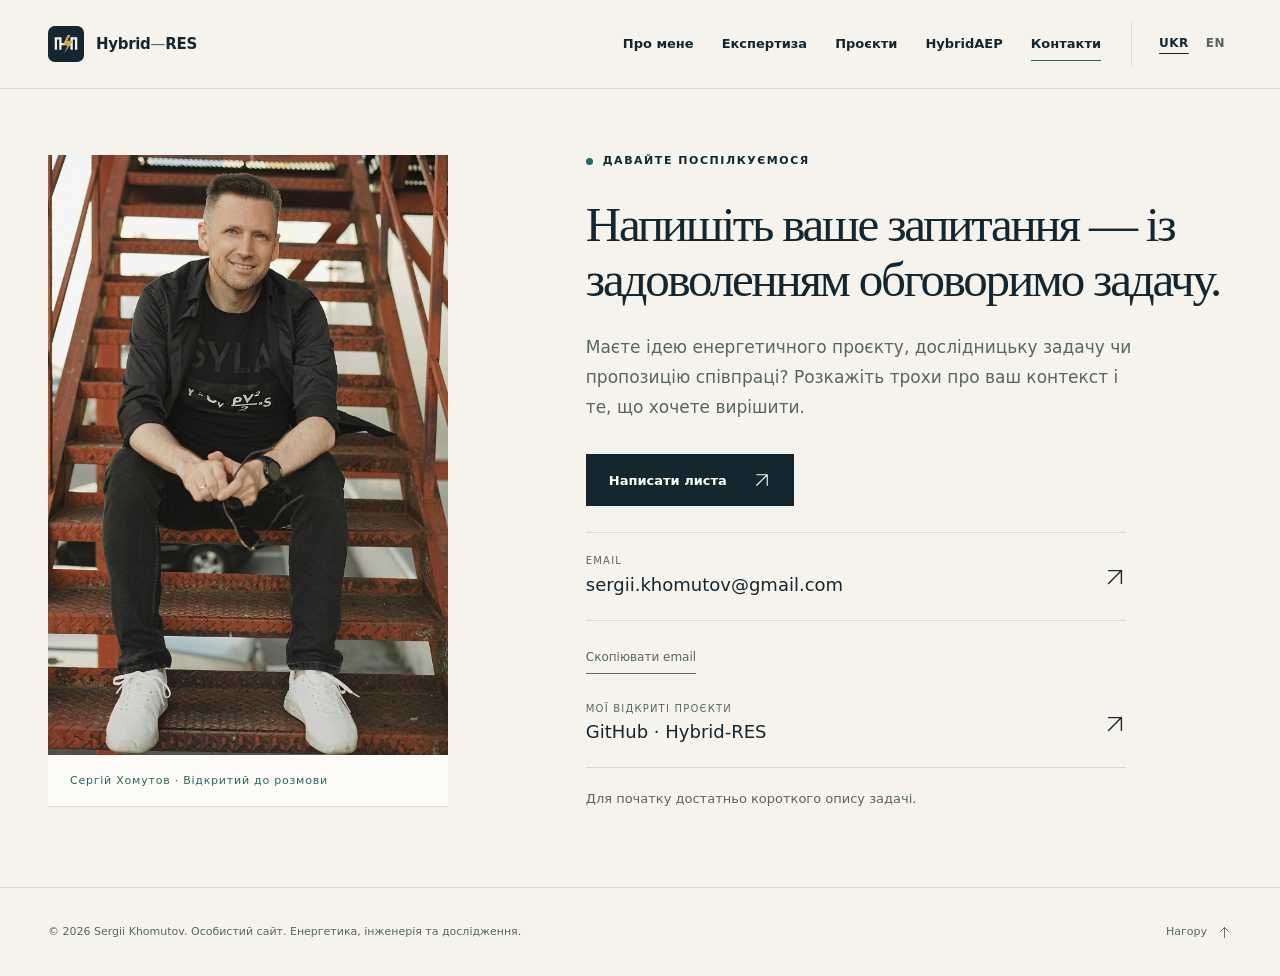
==== contact.html @ 21d12090 "Add personal portraits, research projects and a dedicated contact page" ====
<!doctype html>
<html lang="uk" data-title-uk="Контакти — Сергій Хомутов" data-title-en="Contact — Sergii Khomutov">
<head>
  <meta charset="utf-8">
  <meta name="viewport" content="width=device-width, initial-scale=1">
  <title>Контакти — Сергій Хомутов</title>
  <meta name="description" content="Напишіть Сергію Хомутову: обговорення енергетичних проєктів, дослідницьких задач, співпраці та інженерної платформи HybridAEP." data-en="Get in touch with Sergii Khomutov to discuss energy projects, research, collaboration or the HybridAEP engineering platform.">
  <meta name="theme-color" content="#142731">
  <meta name="color-scheme" content="light">
  <meta property="og:type" content="website">
  <meta property="og:locale" content="uk_UA">
  <meta property="og:site_name" content="Sergii Khomutov · Hybrid-RES">
  <meta property="og:title" content="Контакти — Сергій Хомутов" data-en="Contact — Sergii Khomutov">
  <meta property="og:description" content="Напишіть Сергію Хомутову: обговорення енергетичних проєктів, дослідницьких задач, співпраці та інженерної платформи HybridAEP." data-en="Get in touch with Sergii Khomutov to discuss energy projects, research, collaboration or the HybridAEP engineering platform.">
  <meta property="og:url" content="https://hybrid-res.github.io/contact.html">
  <meta property="og:image" content="https://hybrid-res.github.io/assets/images/sergii-contact.jpg">
  <meta property="og:image:width" content="1365">
  <meta property="og:image:height" content="2048">
  <meta property="og:image:alt" content="Сергій Хомутов" data-en="Sergii Khomutov">
  <meta name="twitter:card" content="summary">
  <link rel="canonical" href="https://hybrid-res.github.io/contact.html">
  <link rel="icon" type="image/svg+xml" href="assets/images/favicon.svg">
  <link rel="stylesheet" href="assets/css/portfolio.css?v=20261111.3">
  <script src="assets/js/portfolio.js?v=20261111.3" defer></script>
  <script type="application/ld+json">{"@context": "https://schema.org", "@type": "ContactPage", "name": "Контакти — Сергій Хомутов", "description": "Напишіть Сергію Хомутову: обговорення енергетичних проєктів, дослідницьких задач, співпраці та інженерної платформи HybridAEP.", "url": "https://hybrid-res.github.io/contact.html", "about": {"@type": "Person", "name": "Sergii Khomutov", "url": "https://hybrid-res.github.io/"}}</script>
</head>
<body id="top">
<svg xmlns="http://www.w3.org/2000/svg" aria-hidden="true" focusable="false" style="position:absolute;width:0;height:0;overflow:hidden">
  <defs>
    <symbol id="i-arrow" viewBox="0 0 24 24"><path d="M5 19 19 5M5 5h14v14" fill="none" stroke="currentColor" stroke-width="1.5" stroke-linecap="round" stroke-linejoin="round"/></symbol>
    <symbol id="i-right" viewBox="0 0 24 24"><path d="M4 12h16m-6-6 6 6-6 6" fill="none" stroke="currentColor" stroke-width="1.5" stroke-linecap="round" stroke-linejoin="round"/></symbol>
    <symbol id="i-left" viewBox="0 0 24 24"><path d="M20 12H4m6-6-6 6 6 6" fill="none" stroke="currentColor" stroke-width="1.5" stroke-linecap="round" stroke-linejoin="round"/></symbol>
    <symbol id="i-up" viewBox="0 0 24 24"><path d="M12 20V4m-6 6 6-6 6 6" fill="none" stroke="currentColor" stroke-width="1.5" stroke-linecap="round" stroke-linejoin="round"/></symbol>
    <symbol id="i-pin" viewBox="0 0 24 24"><path d="M19 10c0 5-7 11-7 11S5 15 5 10a7 7 0 0 1 14 0Z" fill="none" stroke="currentColor" stroke-width="1.5"/><circle cx="12" cy="10" r="2.4" fill="none" stroke="currentColor" stroke-width="1.5"/></symbol>
    <symbol id="i-menu" viewBox="0 0 24 24"><path d="M4 8h16M4 16h16" fill="none" stroke="currentColor" stroke-width="1.5" stroke-linecap="round"/></symbol>
    <symbol id="i-grid" viewBox="0 0 32 32"><path d="M16 4v9m0 6v9M4 16h9m6 0h9M7.5 7.5l6 6m5 5 6 6M7.5 24.5l6-6m5-5 6-6" fill="none" stroke="currentColor" stroke-width="1.5"/><circle cx="16" cy="16" r="4" fill="none" stroke="currentColor" stroke-width="1.5"/><circle cx="16" cy="3" r="2" fill="currentColor"/><circle cx="16" cy="29" r="2" fill="currentColor"/><circle cx="3" cy="16" r="2" fill="currentColor"/><circle cx="29" cy="16" r="2" fill="currentColor"/></symbol>
    <symbol id="i-wind" viewBox="0 0 32 32"><path d="M16 12v17M16 12l-2-10h3l-1 10Zm0 0 10 3-1 3-9-6Zm0 0-8 7-2-2 10-5ZM10 29h12" fill="none" stroke="currentColor" stroke-width="1.4" stroke-linejoin="round"/><circle cx="16" cy="12" r="2" fill="currentColor"/></symbol>
    <symbol id="i-sun" viewBox="0 0 32 32"><circle cx="16" cy="16" r="6" fill="none" stroke="currentColor" stroke-width="1.5"/><path d="M16 2v5m0 18v5M2 16h5m18 0h5M6 6l3.5 3.5m13 13L26 26M6 26l3.5-3.5m13-13L26 6" fill="none" stroke="currentColor" stroke-width="1.5" stroke-linecap="round"/></symbol>
    <symbol id="i-chart" viewBox="0 0 32 32"><path d="M4 4v24h25M9 23v-7m7 7V9m7 14V4" fill="none" stroke="currentColor" stroke-width="1.5" stroke-linecap="round"/></symbol>
    <symbol id="i-terrain" viewBox="0 0 32 32"><path d="m2 25 9-16 7 9 4-6 8 13H2Zm6 4h19M8 15l3 3 3-3" fill="none" stroke="currentColor" stroke-width="1.5" stroke-linejoin="round"/></symbol>
    <symbol id="i-flow" viewBox="0 0 32 32"><path d="M3 9h16c6 0 6-7 1-7M3 16h23c5 0 5-7 1-7M3 23h15c6 0 6 7 1 7" fill="none" stroke="currentColor" stroke-width="1.5" stroke-linecap="round"/></symbol>
    <symbol id="i-layers" viewBox="0 0 32 32"><path d="m16 3 13 7-13 7L3 10l13-7ZM3 17l13 7 13-7M3 24l13 7 13-7" fill="none" stroke="currentColor" stroke-width="1.5" stroke-linejoin="round"/></symbol>
    <symbol id="i-briefcase" viewBox="0 0 24 24"><path d="M8 6V4h8v2M3 7h18v14H3V7Zm0 6c6 3 12 3 18 0M10 12h4v4h-4z" fill="none" stroke="currentColor" stroke-width="1.3" stroke-linejoin="round"/></symbol>
  </defs>
</svg>

  <a class="skip-link" href="#main"><span data-en="Skip to content">Перейти до змісту</span></a>
  <header class="site-header">
    <div class="container header-inner">
      <a class="brand" href="index.html" data-language-link aria-label="Сергій Хомутов — головна" data-label-en="Sergii Khomutov — home">
        <img class="brand-mark" src="assets/images/favicon.svg" width="36" height="36" alt="">
        <span class="brand-word">Hybrid<span>—</span>RES</span>
      </a>
      <nav class="site-nav" id="site-navigation" aria-label="Основна навігація" data-label-en="Main navigation">
        <a href="index.html#about" data-language-link><span data-en="About">Про мене</span></a>
        <a href="index.html#expertise" data-language-link><span data-en="Expertise">Експертиза</span></a>
        <a href="research.html" data-language-link><span data-en="Projects">Проєкти</span></a>
        <a href="hybridaep.html" data-language-link>HybridAEP</a>
        <a href="contact.html" data-language-link aria-current="page"><span data-en="Contact">Контакти</span></a>
      </nav>
      <div class="header-actions">
        <div class="language-switch" role="group" aria-label="Мова сторінки" data-label-en="Page language">
          <button type="button" data-language="uk" aria-pressed="true" aria-label="Українською" lang="uk">UKR</button>
          <button type="button" data-language="en" aria-pressed="false" aria-label="In English" lang="en">EN</button>
        </div>
        <button class="menu-toggle" type="button" aria-expanded="false" aria-controls="site-navigation" aria-label="Відкрити меню"><svg class="" aria-hidden="true" focusable="false"><use href="#i-menu"></use></svg></button>
      </div>
    </div>
  </header>

  <main id="main">
    <section class="editorial-hero contact-page-hero" aria-labelledby="contact-page-title">
      <div class="container editorial-grid">
        <figure class="editorial-portrait">
          <img src="assets/images/sergii-contact.jpg" width="1365" height="2048" fetchpriority="high" decoding="async" alt="Сергій Хомутов — портрет на сходах" data-alt-en="Portrait of Sergii Khomutov seated on a staircase">
          <figcaption><span data-en="Sergii Khomutov · Let’s connect">Сергій Хомутов · Відкритий до розмови</span></figcaption>
        </figure>
        <div class="editorial-copy contact-page-copy">
          <div class="eyebrow"><span class="dot" aria-hidden="true"></span><span data-en="Let’s connect">Давайте поспілкуємося</span></div>
          <h1 data-en="Send me your question — I’d be happy to discuss your challenge." id="contact-page-title" class="editorial-title contact-page-title">Напишіть ваше запитання — із задоволенням обговоримо задачу.</h1>
          <p data-en="Have an energy project in mind, a research question or a collaboration proposal? Tell me a little about the context and what you would like to solve." class="editorial-description">Маєте ідею енергетичного проєкту, дослідницьку задачу чи пропозицію співпраці? Розкажіть трохи про ваш контекст і те, що хочете вирішити.</p>
          <div class="hero-actions">
            <a class="button" href="mailto:sergii.khomutov@gmail.com"><span data-en="Write an email">Написати листа</span><svg class="" aria-hidden="true" focusable="false"><use href="#i-arrow"></use></svg></a>
          </div>
          <div class="contact-page-links">
            <a class="contact-link" href="mailto:sergii.khomutov@gmail.com">
              <div><small>Email</small><span>sergii.khomutov@gmail.com</span></div><svg class="" aria-hidden="true" focusable="false"><use href="#i-arrow"></use></svg>
            </a>
            <div class="copy-row"><button class="copy-email" type="button"><span data-en="Copy email address">Скопіювати email</span></button><span class="copy-status" role="status" aria-live="polite"></span></div>
            <a class="contact-link" href="https://github.com/Hybrid-RES" target="_blank" rel="noopener noreferrer">
              <div><small data-en="My public projects">Мої відкриті проєкти</small><span>GitHub · Hybrid-RES</span></div><svg class="" aria-hidden="true" focusable="false"><use href="#i-arrow"></use></svg>
            </a>
          </div>
          <p data-en="A brief description of your challenge is enough to start." class="contact-page-note">Для початку достатньо короткого опису задачі.</p>
        </div>
      </div>
    </section>
  </main>

  <footer class="site-footer">
    <div class="container footer-inner">
      <p>© <span data-year>2026</span> Sergii Khomutov. <span data-en="Personal website. Energy, engineering &amp; research.">Особистий сайт. Енергетика, інженерія та дослідження.</span></p>
      <a href="#top"><span data-en="Back to top">Нагору</span><svg class="" aria-hidden="true" focusable="false"><use href="#i-up"></use></svg></a>
    </div>
  </footer>
</body>
</html>
---- assets/css/portfolio.css ----
/* Original personal-site design. No framework or remote assets required. */
:root {
  --paper: #f5f3ec;
  --paper-bright: #fcfbf7;
  --ink: #142731;
  --muted: #586663;
  --line: #d7dcd3;
  --sage: #dce3d9;
  --teal: #2c655f;
  --amber: #d6a65e;
  --dark-muted: #bdccc7;
  --sans: "Segoe UI", -apple-system, BlinkMacSystemFont, system-ui, sans-serif;
  --serif: "Iowan Old Style", "Palatino Linotype", "Book Antiqua", Georgia, serif;
  --container: 1184px;
}
*, *::before, *::after { box-sizing: border-box; }
html { scroll-behavior: smooth; scroll-padding-top: 110px; }
body { margin: 0; background: var(--paper); color: var(--ink); font-family: var(--sans); font-size: 17px; line-height: 1.65; -webkit-font-smoothing: antialiased; }
body, button, a { -webkit-tap-highlight-color: transparent; }
button, input { font: inherit; }
button, a { touch-action: manipulation; }
button { cursor: pointer; }
a { color: inherit; text-decoration: none; }
img, svg { display: block; max-width: 100%; }
button, a { outline-offset: 5px; }
:focus-visible { outline: 3px solid var(--teal); }
.dark :focus-visible { outline-color: var(--amber); }
::selection { color: var(--ink); background: #d9c29c; }
h1, h2, h3, p, ul, ol, figure { margin: 0; }
h1, h2, h3 { text-wrap: balance; }
p { text-wrap: pretty; }
ul, ol { padding: 0; list-style: none; }
[hidden] { display: none !important; }
.container { width: min(var(--container), calc(100% - 96px)); margin-inline: auto; }
.sr-only { position: absolute; width: 1px; height: 1px; padding: 0; margin: -1px; overflow: hidden; clip: rect(0, 0, 0, 0); white-space: nowrap; border: 0; }
.skip-link { position: fixed; z-index: 100; top: 12px; left: 16px; padding: 10px 18px; background: var(--ink); color: white; transform: translateY(-180%); }
.skip-link:focus { transform: translateY(0); }
.site-header { position: sticky; z-index: 20; top: 0; border-bottom: 1px solid var(--line); background: var(--paper); }
.header-inner { min-height: 88px; display: flex; align-items: center; gap: 30px; }
.brand { display: inline-flex; align-items: center; gap: 12px; flex-shrink: 0; }
.brand-mark { height: 36px; width: 36px; }
.brand-word { font-size: 15px; font-weight: 700; letter-spacing: -.02em; }
.brand-word span { color: var(--muted); font-weight: 400; }
.site-nav { margin-left: auto; display: flex; gap: 28px; align-items: center; }
.site-nav a { font-size: 13px; font-weight: 600; padding-block: 12px; position: relative; white-space: nowrap; }
.site-nav a::after { position: absolute; content: ""; left: 0; right: 100%; bottom: 6px; border-bottom: 1px solid var(--teal); transition: right .2s; }
.site-nav a:hover::after, .site-nav a[aria-current="page"]::after { right: 0; }
.header-actions { display: flex; align-items: center; gap: 18px; margin-left: auto; }
.site-nav + .header-actions { margin-left: 0; }
.language-switch { display: none; align-items: center; gap: 3px; border-left: 1px solid var(--line); padding-left: 20px; }
.js .language-switch { display: flex; }
.language-switch button { padding: 8px 7px; min-height: 44px; border: 0; color: var(--muted); background: transparent; font-size: 12px; font-weight: 600; letter-spacing: .04em; }
.language-switch button[aria-pressed="true"] { color: var(--ink); text-decoration: underline; text-underline-offset: 6px; }
.menu-toggle { display: none; width: 44px; height: 44px; border: 1px solid var(--line); background: transparent; align-items: center; justify-content: center; }
.menu-toggle svg { width: 22px; height: 22px; }
.eyebrow { display: flex; align-items: center; gap: 10px; font-size: 11px; font-weight: 650; letter-spacing: .14em; line-height: 1.5; text-transform: uppercase; }
.eyebrow .dot { flex: 0 0 auto; width: 7px; height: 7px; border-radius: 50%; background: var(--teal); }
.hero { padding: 70px 0 72px; position: relative; }
.hero-grid { display: grid; grid-template-columns: minmax(0, 1.2fr) minmax(0, .85fr); gap: 74px; align-items: center; }
.hero-copy { padding: 8px 0; }
.hero h1 { font-family: var(--serif); font-size: clamp(74px, 7.4vw, 108px); font-weight: 400; letter-spacing: -.055em; line-height: .99; margin: 30px 0 24px; }
.hero h1 span { display: block; }
.hero h1 .surname { color: var(--teal); }
.hero-title { font-size: 22px; line-height: 1.45; font-weight: 500; max-width: 460px; }
.hero-description { color: var(--muted); margin-top: 18px; max-width: 470px; font-size: 16px; line-height: 1.75; }
.hero-actions { margin-top: 32px; display: flex; flex-wrap: wrap; gap: 18px 24px; align-items: center; }
.button { display: inline-flex; align-items: center; justify-content: center; gap: 26px; min-height: 52px; padding: 13px 22px; border: 1px solid var(--ink); background: var(--ink); color: var(--paper-bright); font-size: 13px; font-weight: 600; line-height: 1.5; transition: background .2s, transform .2s; }
.button:hover { background: var(--teal); transform: translateY(-2px); }
.button svg, .text-link svg { width: 18px; height: 18px; flex-shrink: 0; }
.button-light { background: var(--paper); color: var(--ink); border-color: var(--paper); }
.button-light:hover { background: var(--sage); }
.button-outline { background: transparent; color: var(--ink); border-color: var(--line); }
.button-outline:hover { background: var(--sage); }
.text-link { display: inline-flex; gap: 12px; align-items: center; padding-block: 8px; font-size: 13px; line-height: 1.5; font-weight: 600; }
.text-link:hover { text-decoration: underline; text-underline-offset: 5px; }
.hero-location { margin-top: 34px; display: flex; align-items: center; gap: 8px; color: var(--muted); font-size: 12px; }
.hero-location svg { width: 15px; height: 15px; }
.portrait-card { width: 100%; max-width: 400px; min-width: 0; justify-self: end; background: var(--sage); }
.portrait-caption { position: static; padding: 24px 28px; color: var(--paper); background: var(--ink); display: flex; align-items: center; justify-content: space-between; gap: 20px; }
.portrait-caption strong { display: block; font-weight: 500; font-size: 16px; }
.portrait-caption small { display: block; color: var(--dark-muted); font-size: 11px; margin-top: 3px; }
.portrait-caption .portrait-emblem { width: 40px; height: 40px; border: 1px solid #526766; border-radius: 50%; display: grid; place-items: center; color: var(--amber); }
.portrait-emblem svg { width: 21px; height: 21px; }
.profile-portrait { position: static; display: block; width: 100%; height: auto; object-fit: contain; }
.focus-strip { border-block: 1px solid var(--line); }
.focus-strip .container { min-height: 78px; display: flex; align-items: center; justify-content: space-between; gap: 20px; flex-wrap: wrap; padding-block: 20px; }
.focus-strip span { font-size: 11px; font-weight: 600; letter-spacing: .1em; text-transform: uppercase; }
.focus-strip .divider { width: 5px; height: 5px; border-radius: 50%; background: var(--amber); flex-shrink: 0; }
.section { padding-block: 102px; scroll-margin-top: 20px; }
.section-label { font-size: 11px; line-height: 1.5; letter-spacing: .13em; text-transform: uppercase; font-weight: 650; color: var(--muted); display: flex; gap: 18px; align-items: center; margin-bottom: 34px; }
.section-label .number { color: var(--teal); font-variant-numeric: tabular-nums; }
.section-heading { font-family: var(--serif); font-weight: 400; letter-spacing: -.04em; font-size: clamp(38px, 4vw, 54px); line-height: 1.15; }
.about-grid { display: grid; grid-template-columns: 1fr 1.12fr; gap: 100px; }
.about-grid .section-heading { max-width: 430px; }
.about-copy { padding-top: 50px; color: var(--muted); }
.about-copy p + p { margin-top: 20px; }
.about-copy strong { color: var(--ink); font-weight: 600; }
.role-note { margin-top: 32px; padding-top: 24px; border-top: 1px solid var(--line); display: flex; align-items: flex-start; gap: 14px; }
.role-note svg { width: 23px; height: 23px; margin-top: 4px; color: var(--teal); flex-shrink: 0; }
.role-note small { font-size: 12px; display: block; color: var(--muted); }
.role-note strong { font-size: 14px; display: block; }
.expertise { border-top: 1px solid var(--line); padding-top: 76px; }
.section-intro { display: flex; align-items: flex-end; justify-content: space-between; gap: 50px; margin-bottom: 48px; }
.section-intro p { color: var(--muted); font-size: 15px; max-width: 340px; }
.expertise-list { border-top: 1px solid var(--line); }
.expertise-row { display: grid; grid-template-columns: 48px 1fr 1.1fr; gap: 32px; padding: 32px 0; border-bottom: 1px solid var(--line); align-items: start; }
.expertise-icon { width: 30px; height: 30px; color: var(--teal); margin-top: 3px; }
.expertise-row h3 { font-size: 22px; font-weight: 500; letter-spacing: -.025em; line-height: 1.4; }
.expertise-row p { color: var(--muted); font-size: 15px; }
.expertise-tags { margin-top: 9px; display: block; color: var(--teal); font-size: 10px; font-weight: 600; letter-spacing: .1em; text-transform: uppercase; }
.dark { background: var(--ink); color: var(--paper); }
.project-feature { padding-block: 82px; overflow: hidden; }
.project-feature-grid { display: grid; grid-template-columns: 1fr 1fr; gap: 60px; align-items: center; }
.dark .section-label, .dark .eyebrow { color: var(--dark-muted); }
.dark .section-label .number { color: var(--amber); }
.dark .eyebrow .dot { background: var(--amber); }
.project-wordmark { font-size: clamp(46px, 5vw, 68px); font-weight: 500; letter-spacing: -.065em; line-height: 1.1; margin-bottom: 20px; }
.project-wordmark span { color: var(--amber); }
.project-feature h3 { font-family: var(--serif); font-size: 30px; line-height: 1.3; font-weight: 400; letter-spacing: -.02em; max-width: 460px; }
.project-feature p { color: var(--dark-muted); font-size: 15px; margin-top: 20px; max-width: 460px; }
.project-feature .button { margin-top: 30px; }
.project-visual { min-width: 0; position: relative; }
.project-visual img { width: 100%; height: auto; }
.project-visual figcaption { display: flex; align-items: center; justify-content: space-between; border-top: 1px solid #36504f; padding: 18px 0 0; margin-top: -12px; gap: 16px; font-size: 10px; font-weight: 500; letter-spacing: .12em; color: var(--dark-muted); text-transform: uppercase; }
.visual-symbol { color: var(--amber); width: 15px; height: 15px; flex-shrink: 0; }
.contact { padding-block: 96px 76px; }
.contact-grid { display: grid; grid-template-columns: 1.2fr 1fr; gap: 80px; align-items: end; }
.contact .section-heading { max-width: 500px; }
.contact-copy { margin-top: 24px; color: var(--muted); max-width: 450px; font-size: 16px; }
.contact-links { padding-bottom: 4px; min-width: 0; }
.contact-link { display: flex; justify-content: space-between; gap: 15px; align-items: center; padding-block: 20px; border-bottom: 1px solid var(--line); }
.contact-link > div { min-width: 0; }
.contact-link small { display: block; font-size: 10px; color: var(--muted); letter-spacing: .12em; text-transform: uppercase; }
.contact-link span { display: block; font-size: 18px; overflow-wrap: anywhere; }
.contact-link svg { width: 22px; height: 22px; flex-shrink: 0; }
.contact-link:hover span { text-decoration: underline; text-underline-offset: 5px; }
.copy-row { display: none; margin-top: 16px; min-height: 44px; gap: 14px; align-items: center; flex-wrap: wrap; }
.js .copy-row { display: flex; }
.copy-email { background: transparent; border: 0; border-bottom: 1px solid var(--muted); color: var(--muted); padding: 5px 0; font-size: 12px; }
.copy-status { font-size: 12px; color: var(--teal); }
.site-footer { border-top: 1px solid var(--line); padding: 24px 0; }
.footer-inner { display: flex; align-items: center; justify-content: space-between; gap: 28px; font-size: 11px; color: var(--muted); }
.footer-inner p { max-width: 560px; }
.footer-inner a { display: inline-flex; align-items: center; gap: 10px; min-height: 40px; }
.footer-inner a:hover { text-decoration: underline; text-underline-offset: 4px; }
.footer-inner svg { width: 15px; height: 15px; }
/* Dedicated, concise HybridAEP presentation. */
.project-hero { padding-block: 66px 72px; }
.back-link { font-size: 12px; display: inline-flex; align-items: center; gap: 10px; color: var(--dark-muted); margin-bottom: 44px; }
.back-link svg { width: 16px; height: 16px; }
.back-link:hover { color: var(--paper); }
.project-hero-grid { display: grid; grid-template-columns: 1.1fr 1fr; gap: 50px; align-items: center; }
.project-hero h1 { font-size: clamp(60px, 6.4vw, 86px); margin-top: 22px; }
.project-hero .hero-tagline { font-family: var(--serif); font-size: 32px; line-height: 1.3; letter-spacing: -.025em; max-width: 500px; }
.project-hero .hero-description { color: var(--dark-muted); font-size: 15px; }
.project-hero .hero-actions { margin-top: 30px; }
.project-hero .project-visual img { transform: scale(1.06); }
.project-introduction { padding-block: 66px; border-bottom: 1px solid var(--line); }
.project-intro-grid { display: grid; grid-template-columns: 1fr 1.15fr; gap: 100px; }
.project-intro-grid h2 { font-family: var(--serif); font-size: 34px; font-weight: 400; line-height: 1.25; letter-spacing: -.025em; }
.project-intro-grid p { color: var(--muted); font-size: 16px; }
.modules-section { padding-bottom: 76px; }
.module-grid { display: grid; grid-template-columns: repeat(3, 1fr); border-top: 1px solid var(--line); border-left: 1px solid var(--line); }
.module-card { border-right: 1px solid var(--line); border-bottom: 1px solid var(--line); padding: 30px 28px; background: rgba(252, 251, 247, .38); }
.module-card-top { display: flex; align-items: center; justify-content: space-between; margin-bottom: 34px; }
.module-card .module-icon { width: 30px; height: 30px; color: var(--teal); }
.module-number { color: var(--muted); font-size: 11px; font-variant-numeric: tabular-nums; }
.module-card h3 { font-size: 20px; font-weight: 500; line-height: 1.35; margin-bottom: 12px; letter-spacing: -.02em; }
.module-card p { color: var(--muted); font-size: 14px; line-height: 1.75; }
.technology-strip { padding-top: 32px; display: flex; align-items: center; gap: 34px; flex-wrap: wrap; }
.technology-strip > span { color: var(--muted); font-size: 11px; }
.technology-list { display: flex; flex-wrap: wrap; gap: 12px 25px; }
.technology-list li { font-size: 14px; font-weight: 600; letter-spacing: -.015em; }
.workflow-section { padding-block: 70px; background: var(--sage); }
.workflow-heading { display: grid; grid-template-columns: 1fr 1fr; gap: 80px; align-items: end; margin-bottom: 40px; }
.workflow-heading p { color: var(--muted); font-size: 15px; }
.workflow-steps { display: grid; grid-template-columns: repeat(4, 1fr); gap: 30px; }
.workflow-steps li { padding-top: 20px; border-top: 1px solid #afbeb3; }
.workflow-step-number { color: var(--teal); font-size: 11px; display: block; margin-bottom: 12px; }
.workflow-steps h3 { font-weight: 500; font-size: 17px; margin-bottom: 7px; }
.workflow-steps p { color: var(--muted); font-size: 13px; }
.roadmap-note { margin-top: 40px; padding-top: 25px; border-top: 1px solid #afbeb3; display: flex; align-items: baseline; gap: 24px; }
.roadmap-note strong { color: var(--teal); font-size: 11px; letter-spacing: .08em; text-transform: uppercase; flex-shrink: 0; }
.roadmap-note p { font-size: 14px; color: var(--muted); }
.project-contact { padding-block: 84px; }
.project-contact-inner { display: grid; grid-template-columns: 1fr 1fr; gap: 80px; align-items: center; }
.project-contact .section-heading { font-size: 44px; }
.project-contact p { color: var(--muted); font-size: 15px; margin-bottom: 25px; }
.project-contact .author-link { margin-top: 16px; font-size: 12px; }
/* Personal research and contact pages share full, uncropped portraits. */
.editorial-hero { padding-block: 64px 78px; }
.editorial-grid { display: grid; grid-template-columns: minmax(0, 1.2fr) minmax(0, .85fr); gap: 80px; align-items: center; }
.editorial-copy { min-width: 0; }
.editorial-title, .contact-page-title { font-family: var(--serif); font-weight: 400; letter-spacing: -.045em; line-height: 1.13; font-size: 58px; margin-top: 27px; max-width: 640px; }
.editorial-description { color: var(--muted); font-size: 17px; line-height: 1.75; margin-top: 26px; max-width: 560px; }
.editorial-portrait { width: 100%; max-width: 400px; min-width: 0; justify-self: end; background: var(--sage); }
.editorial-portrait img { display: block; width: 100%; height: auto; object-fit: contain; }
.editorial-portrait figcaption { padding: 17px 22px; border-bottom: 1px solid var(--line); background: var(--paper-bright); color: var(--teal); font-size: 11px; letter-spacing: .07em; line-height: 1.55; }
.research-section { border-top: 1px solid var(--line); padding-top: 76px; }
.research-list { border-top: 1px solid var(--line); }
.research-row { display: grid; grid-template-columns: 48px minmax(0, 1fr) minmax(0, 1.1fr); gap: 32px; align-items: start; border-bottom: 1px solid var(--line); padding-block: 32px; }
.research-number { font-size: 12px; color: var(--teal); font-variant-numeric: tabular-nums; padding-top: 6px; }
.research-row h3 { font-size: 22px; font-weight: 500; letter-spacing: -.025em; line-height: 1.4; }
.research-row p { color: var(--muted); font-size: 15px; line-height: 1.75; }
.research-project-link { margin-top: 28px; }
.contact-page-hero .editorial-grid { grid-template-columns: minmax(0, .85fr) minmax(0, 1.2fr); }
.contact-page-hero .editorial-portrait { justify-self: start; }
.contact-page-copy { min-width: 0; }
.contact-page-title { font-size: 49px; }
.contact-page-links { margin-top: 26px; border-top: 1px solid var(--line); max-width: 540px; }
.contact-page-note { color: var(--muted); font-size: 13px; line-height: 1.65; margin-top: 20px; }
@media (min-width: 1600px) { .hero { padding-block: 88px; } }
@media (max-width: 1100px) {
  .container { width: calc(100% - 64px); }
  .header-inner { gap: 20px; }
  .site-nav { gap: 14px; }
  .hero-grid { gap: 44px; }
  .hero h1 { font-size: 82px; }
  .hero-actions { gap: 12px 18px; }
  .about-grid, .project-intro-grid { gap: 60px; }
  .project-feature-grid { gap: 36px; }
  .contact-grid { gap: 50px; }
  .focus-strip span { font-size: 10px; letter-spacing: .07em; }
  .module-card { padding: 26px 22px; }
  .editorial-grid { gap: 48px; }
  .editorial-title { font-size: 52px; }
  .contact-page-title { font-size: 45px; }
  .editorial-description { font-size: 16px; }
}
@media (max-width: 850px) {
  .header-inner { min-height: 76px; flex-wrap: wrap; }
  .header-actions, .site-nav + .header-actions { margin-left: auto; }
  .site-nav { width: 100%; order: 3; justify-content: center; padding-bottom: 12px; flex-wrap: wrap; }
  .js .menu-toggle { display: flex; }
  .js .site-nav { display: none; }
  .js .site-nav.is-open { display: flex; position: absolute; top: 100%; left: 0; right: 0; width: auto; background: var(--paper-bright); border-bottom: 1px solid var(--line); padding: 24px 32px; flex-direction: column; align-items: stretch; gap: 6px; box-shadow: 0 18px 30px rgba(20,39,49,.06); }
  .site-nav a { font-size: 14px; }
  .language-switch { border-left: 0; padding-left: 0; }
  .hero-grid { gap: 32px; }
  .hero h1 { font-size: 68px; }
  .hero-title { font-size: 19px; }
  .hero-description { font-size: 15px; }
  .portrait-caption { padding: 22px; }
  .portrait-caption strong { font-size: 14px; }
  .portrait-caption small { font-size: 10px; }
  .portrait-emblem { display: none !important; }
  .focus-strip .container { display: grid; grid-template-columns: 1fr 1fr; gap: 16px 24px; }
  .focus-strip .divider { display: none; }
  .section { padding-block: 76px; }
  .about-grid { gap: 44px; }
  .about-copy { font-size: 16px; }
  .section-intro { gap: 30px; }
  .section-intro p { max-width: 280px; }
  .expertise-row { grid-template-columns: 36px 1fr 1fr; gap: 20px; }
  .expertise-row h3 { font-size: 19px; }
  .project-feature-grid { gap: 20px; }
  .project-feature h3 { font-size: 26px; }
  .contact-grid { gap: 36px; }
  .contact-link span { font-size: 16px; }
  .project-hero-grid { grid-template-columns: 1.25fr 1fr; gap: 25px; }
  .project-hero h1 { font-size: 63px; }
  .project-hero .hero-tagline { font-size: 28px; }
  .project-intro-grid { gap: 40px; }
  .module-grid { grid-template-columns: repeat(2, 1fr); }
  .workflow-heading, .project-contact-inner { gap: 40px; }
  .workflow-steps { grid-template-columns: repeat(2, 1fr); gap: 28px; }
  .editorial-hero { padding-block: 52px 64px; }
  .editorial-grid, .contact-page-hero .editorial-grid { grid-template-columns: minmax(0, 1fr); gap: 38px; }
  .editorial-copy { width: 100%; max-width: 640px; justify-self: center; }
  .editorial-title { font-size: 48px; }
  .contact-page-title { font-size: 42px; }
  .editorial-portrait, .contact-page-hero .editorial-portrait { justify-self: center; }
  .contact-page-hero .editorial-copy { order: -1; }
  .research-row { grid-template-columns: 36px minmax(0, 1fr) minmax(0, 1fr); gap: 20px; }
  .research-row h3 { font-size: 20px; }
}
@media (max-width: 640px) {
  html { scroll-padding-top: 88px; }
  .container { width: calc(100% - 40px); }
  .header-inner { min-height: 72px; gap: 10px; }
  .brand { gap: 9px; }
  .brand-mark { width: 30px; height: 30px; }
  .brand-word { font-size: 13px; }
  .header-actions { gap: 8px; }
  .language-switch { gap: 0; }
  .language-switch button { padding-inline: 6px; font-size: 11px; }
  .menu-toggle { width: 40px; height: 40px; }
  .hero { padding-block: 40px 40px; }
  .hero-grid { grid-template-columns: 1fr; gap: 36px; }
  .hero-copy { padding: 0; }
  .hero h1 { font-size: clamp(66px, 17vw, 86px); margin-top: 24px; margin-bottom: 24px; }
  .hero-title { max-width: 370px; font-size: 20px; }
  .hero-description { max-width: 400px; }
  .eyebrow { font-size: 10px; letter-spacing: .1em; }
  .hero-actions { margin-top: 26px; }
  .hero-location { margin-top: 23px; }
  .portrait-card { justify-self: center; }
  .portrait-caption { padding: 21px 24px; }
  .portrait-caption strong { font-size: 16px; }
  .portrait-caption small { font-size: 11px; }
  .portrait-caption .portrait-emblem { display: grid !important; }
  .focus-strip .container { gap: 15px; }
  .focus-strip span { font-size: 9px; letter-spacing: .075em; }
  .section { padding-block: 58px; }
  .section-label { margin-bottom: 25px; font-size: 10px; }
  .section-heading { font-size: 39px; }
  .about-grid { grid-template-columns: 1fr; gap: 28px; }
  .about-grid .section-heading { max-width: 360px; }
  .about-copy { padding: 0; font-size: 16px; }
  .role-note { margin-top: 25px; }
  .section-intro { display: block; margin-bottom: 32px; }
  .section-intro p { max-width: 380px; margin-top: 20px; }
  .expertise-row { grid-template-columns: 34px 1fr; gap: 12px 18px; padding-block: 27px; }
  .expertise-row > p { grid-column: 2; }
  .expertise-row h3 { font-size: 21px; }
  .expertise-tags { font-size: 9px; }
  .project-feature { padding-block: 54px; }
  .project-feature-grid { grid-template-columns: 1fr; gap: 32px; }
  .project-wordmark { font-size: 58px; }
  .project-feature h3 { font-size: 29px; }
  .project-feature p { max-width: 400px; }
  .project-visual { max-width: 490px; width: 100%; margin-inline: auto; }
  .project-visual figcaption { margin-top: -5px; font-size: 9px; padding-top: 15px; }
  .contact { padding-block: 58px 40px; }
  .contact-grid { grid-template-columns: 1fr; gap: 26px; }
  .contact-copy { font-size: 15px; }
  .contact-link span { font-size: 18px; }
  .footer-inner { align-items: flex-start; font-size: 10px; gap: 18px; }
  .footer-inner p { max-width: 245px; }
  .footer-inner a { white-space: nowrap; min-height: 30px; }
  .project-hero { padding-block: 32px 45px; }
  .back-link { margin-bottom: 32px; }
  .project-hero-grid { grid-template-columns: 1fr; gap: 25px; }
  .project-hero h1 { font-size: clamp(57px, 15vw, 78px); margin-top: 19px; }
  .project-hero .hero-tagline { font-size: 29px; }
  .project-hero .project-visual img { transform: none; }
  .project-introduction { padding-block: 43px; }
  .project-intro-grid { grid-template-columns: 1fr; gap: 22px; }
  .project-intro-grid h2 { font-size: 32px; }
  .project-intro-grid p { font-size: 15px; }
  .module-grid { grid-template-columns: 1fr; }
  .module-card { padding: 25px; }
  .module-card-top { margin-bottom: 22px; }
  .module-card h3 { font-size: 22px; }
  .module-card p { font-size: 15px; }
  .technology-strip { padding-top: 25px; gap: 13px; }
  .technology-list { gap: 12px 23px; }
  .technology-list li { font-size: 13px; }
  .workflow-section { padding-block: 48px; }
  .workflow-heading { grid-template-columns: 1fr; gap: 22px; margin-bottom: 30px; }
  .workflow-steps { gap: 22px; }
  .workflow-steps h3 { font-size: 17px; }
  .workflow-steps p { font-size: 13px; }
  .roadmap-note { display: block; margin-top: 30px; }
  .roadmap-note strong { display: block; margin-bottom: 8px; }
  .project-contact { padding-block: 56px; }
  .project-contact-inner { grid-template-columns: 1fr; gap: 26px; }
  .project-contact .section-heading { font-size: 39px; }
  .editorial-hero { padding-block: 38px 48px; }
  .editorial-grid, .contact-page-hero .editorial-grid { gap: 32px; }
  .editorial-title, .contact-page-title { font-size: 38px; margin-top: 22px; }
  .editorial-description { font-size: 16px; margin-top: 22px; }
  .editorial-portrait figcaption { padding: 16px 20px; font-size: 10px; }
  .research-row { grid-template-columns: 30px minmax(0, 1fr); gap: 12px 18px; padding-block: 27px; }
  .research-row > p { grid-column: 2; }
  .research-row h3 { font-size: 21px; }
  .research-project-link { margin-top: 22px; }
  .contact-page-links { margin-top: 25px; }
}
@media (max-width: 360px) {
  .container { width: calc(100% - 32px); }
  .brand-word { font-size: 12px; }
  .brand-mark { width: 26px; }
  .header-actions { gap: 3px; }
  .hero h1 { font-size: 64px; }
  .hero-actions { align-items: flex-start; flex-direction: column; }
  .project-hero h1 { font-size: 55px; }
  .workflow-steps { grid-template-columns: 1fr; }
}
@media (prefers-reduced-motion: reduce) {
  html { scroll-behavior: auto; }
  *, *::before, *::after { transition: none !important; animation: none !important; }
}
@media print {
  .site-header { position: static; }
  .site-nav, .header-actions, .hero-actions, .copy-row, .back-link { display: none !important; }
  body, .dark, .workflow-section { background: white; color: black; }
  .container { width: 100%; }
  .section, .contact, .project-feature, .project-hero { padding-block: 28px; }
  .portrait-card, .editorial-portrait { max-width: 260px; break-inside: avoid; }
  .editorial-hero { padding-block: 28px; }
  .dark p, .dark .eyebrow, .dark .section-label { color: #444; }
  .module-card, .expertise-row, .research-row { break-inside: avoid; }
}
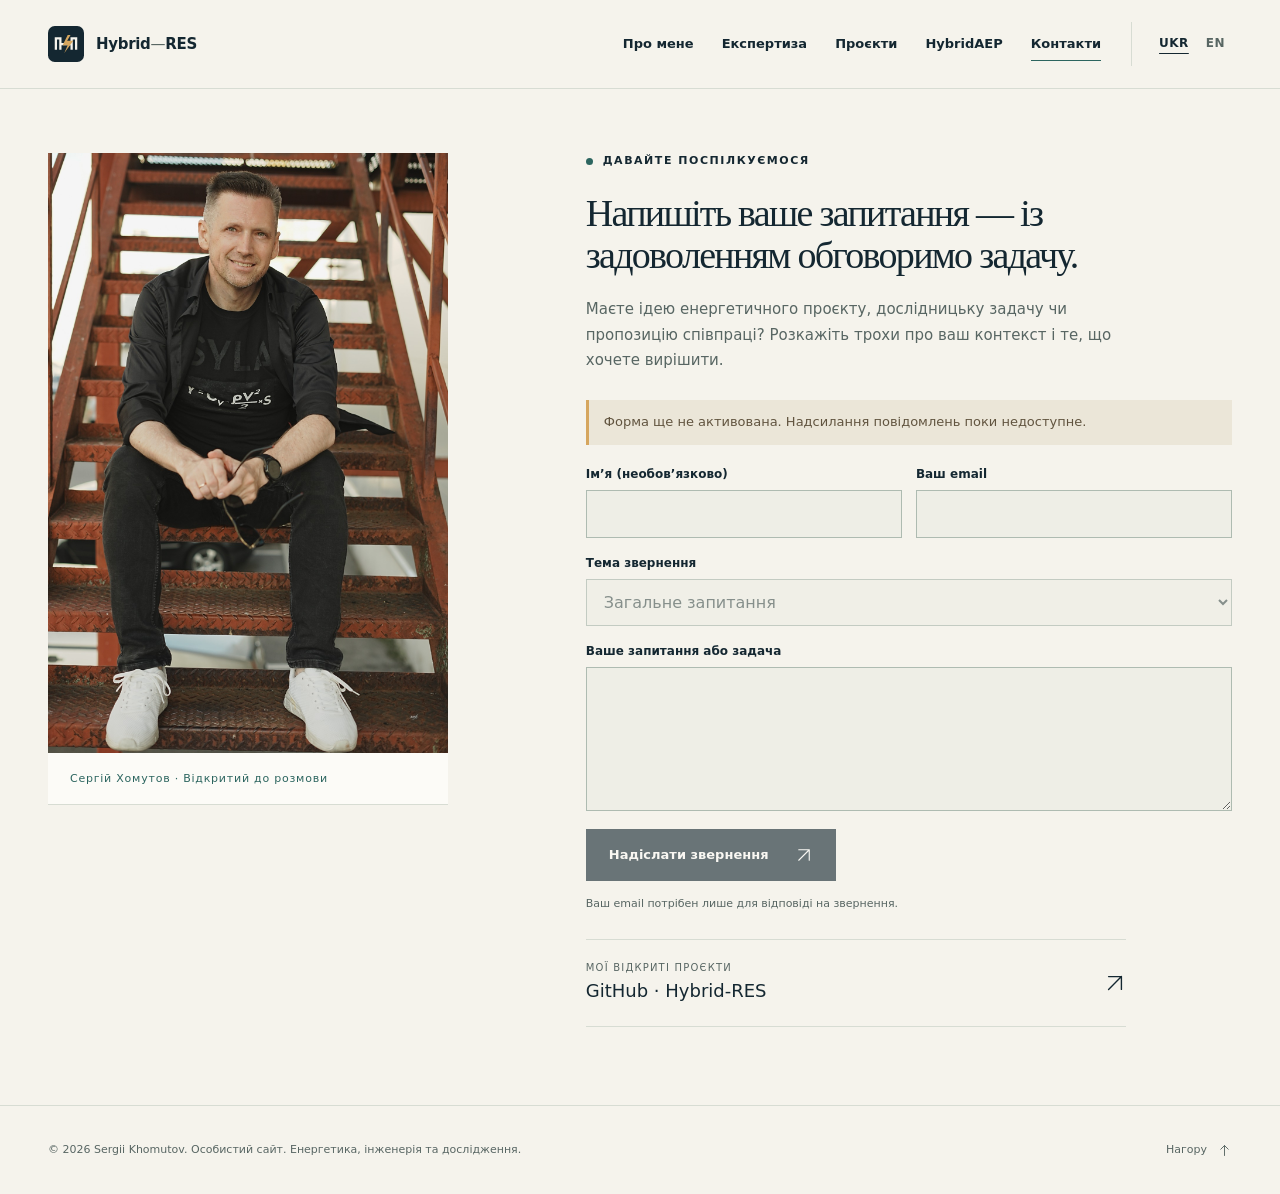
==== commit 1d3c24d9: "Update PhD profile, infrastructure expertise and HybridAEP overview; prepare private contact form" ====
--- a/contact.html
+++ b/contact.html
@@ -20,8 +20,8 @@
   <meta name="twitter:card" content="summary">
   <link rel="canonical" href="https://hybrid-res.github.io/contact.html">
   <link rel="icon" type="image/svg+xml" href="assets/images/favicon.svg">
-  <link rel="stylesheet" href="assets/css/portfolio.css?v=20261111.3">
-  <script src="assets/js/portfolio.js?v=20261111.3" defer></script>
+  <link rel="stylesheet" href="assets/css/portfolio.css?v=20261111.4">
+  <script src="assets/js/portfolio.js?v=20261111.4" defer></script>
   <script type="application/ld+json">{"@context": "https://schema.org", "@type": "ContactPage", "name": "Контакти — Сергій Хомутов", "description": "Напишіть Сергію Хомутову: обговорення енергетичних проєктів, дослідницьких задач, співпраці та інженерної платформи HybridAEP.", "url": "https://hybrid-res.github.io/contact.html", "about": {"@type": "Person", "name": "Sergii Khomutov", "url": "https://hybrid-res.github.io/"}}</script>
 </head>
 <body id="top">
@@ -79,19 +79,37 @@
           <div class="eyebrow"><span class="dot" aria-hidden="true"></span><span data-en="Let’s connect">Давайте поспілкуємося</span></div>
           <h1 data-en="Send me your question — I’d be happy to discuss your challenge." id="contact-page-title" class="editorial-title contact-page-title">Напишіть ваше запитання — із задоволенням обговоримо задачу.</h1>
           <p data-en="Have an energy project in mind, a research question or a collaboration proposal? Tell me a little about the context and what you would like to solve." class="editorial-description">Маєте ідею енергетичного проєкту, дослідницьку задачу чи пропозицію співпраці? Розкажіть трохи про ваш контекст і те, що хочете вирішити.</p>
-          <div class="hero-actions">
-            <a class="button" href="mailto:sergii.khomutov@gmail.com"><span data-en="Write an email">Написати листа</span><svg class="" aria-hidden="true" focusable="false"><use href="#i-arrow"></use></svg></a>
-          </div>
+          <form id="contact-form" class="contact-form" data-contact-form method="post" action="" data-endpoint="">
+            <p data-en="This form is not active yet. Message submission is currently unavailable." class="form-availability" role="status">Форма ще не активована. Надсилання повідомлень поки недоступне.</p>
+            <fieldset class="form-fields" disabled>
+              <legend class="sr-only"><span data-en="Your enquiry">Ваше звернення</span></legend>
+              <div class="form-row">
+                <label class="form-field" for="contact-name"><span data-en="Name (optional)">Ім’я (необов’язково)</span><input id="contact-name" name="name" type="text" autocomplete="name" maxlength="100"></label>
+                <label class="form-field" for="contact-email"><span data-en="Your email">Ваш email</span><input id="contact-email" name="email" type="email" autocomplete="email" inputmode="email" maxlength="254" required aria-describedby="form-privacy"></label>
+              </div>
+              <label class="form-field" for="contact-topic"><span data-en="Enquiry topic">Тема звернення</span>
+                <select id="contact-topic" name="topic">
+                  <option data-en="General enquiry" value="general">Загальне запитання</option>
+                  <option value="hybridaep">HybridAEP</option>
+                  <option data-en="Research &amp; collaboration" value="research">Дослідження та співпраця</option>
+                  <option data-en="Critical infrastructure" value="infrastructure">Критична інфраструктура</option>
+                </select>
+              </label>
+              <label class="form-field" for="contact-message"><span data-en="Your question or challenge">Ваше запитання або задача</span><textarea id="contact-message" name="message" rows="5" minlength="10" maxlength="5000" required></textarea></label>
+              <div class="form-honeypot" aria-hidden="true"><label for="contact-website">Website</label><input id="contact-website" name="_honey" type="text" tabindex="-1" autocomplete="off"></div>
+              <input type="hidden" name="_subject" value="Hybrid-RES · Website enquiry">
+              <input type="hidden" name="_template" value="table">
+              <input type="hidden" name="_url" value="https://hybrid-res.github.io/contact.html">
+              <button class="button form-submit" type="submit"><span data-en="Send enquiry" data-form-submit-label>Надіслати звернення</span><svg class="" aria-hidden="true" focusable="false"><use href="#i-arrow"></use></svg></button>
+            </fieldset>
+            <p class="form-status" role="status" aria-live="polite" tabindex="-1"></p>
+            <p data-en="Your email is used only to reply to your enquiry." id="form-privacy" class="form-privacy">Ваш email потрібен лише для відповіді на звернення.</p>
+          </form>
           <div class="contact-page-links">
-            <a class="contact-link" href="mailto:sergii.khomutov@gmail.com">
-              <div><small>Email</small><span>sergii.khomutov@gmail.com</span></div><svg class="" aria-hidden="true" focusable="false"><use href="#i-arrow"></use></svg>
-            </a>
-            <div class="copy-row"><button class="copy-email" type="button"><span data-en="Copy email address">Скопіювати email</span></button><span class="copy-status" role="status" aria-live="polite"></span></div>
             <a class="contact-link" href="https://github.com/Hybrid-RES" target="_blank" rel="noopener noreferrer">
               <div><small data-en="My public projects">Мої відкриті проєкти</small><span>GitHub · Hybrid-RES</span></div><svg class="" aria-hidden="true" focusable="false"><use href="#i-arrow"></use></svg>
             </a>
           </div>
-          <p data-en="A brief description of your challenge is enough to start." class="contact-page-note">Для початку достатньо короткого опису задачі.</p>
         </div>
       </div>
     </section>
--- a/assets/css/portfolio.css
+++ b/assets/css/portfolio.css
@@ -17,7 +17,7 @@
 html { scroll-behavior: smooth; scroll-padding-top: 110px; }
 body { margin: 0; background: var(--paper); color: var(--ink); font-family: var(--sans); font-size: 17px; line-height: 1.65; -webkit-font-smoothing: antialiased; }
 body, button, a { -webkit-tap-highlight-color: transparent; }
-button, input { font: inherit; }
+button, input, select, textarea { font: inherit; }
 button, a { touch-action: manipulation; }
 button { cursor: pointer; }
 a { color: inherit; text-decoration: none; }
@@ -95,10 +95,14 @@
 .about-copy { padding-top: 50px; color: var(--muted); }
 .about-copy p + p { margin-top: 20px; }
 .about-copy strong { color: var(--ink); font-weight: 600; }
-.role-note { margin-top: 32px; padding-top: 24px; border-top: 1px solid var(--line); display: flex; align-items: flex-start; gap: 14px; }
-.role-note svg { width: 23px; height: 23px; margin-top: 4px; color: var(--teal); flex-shrink: 0; }
-.role-note small { font-size: 12px; display: block; color: var(--muted); }
-.role-note strong { font-size: 14px; display: block; }
+.academic-profile { margin-block: 30px 18px; padding: 24px; border: 1px solid var(--line); background: var(--paper-bright); }
+.academic-heading { display: flex; align-items: center; gap: 16px; }
+.degree-mark { flex: 0 0 auto; display: grid; place-items: center; width: 60px; height: 46px; background: var(--teal); color: var(--paper-bright); font-family: var(--serif); font-size: 24px; letter-spacing: -.04em; }
+.academic-heading h3 { font-size: 21px; font-weight: 500; line-height: 1.3; color: var(--ink); }
+.academic-profile .academic-institution { margin-top: 16px; color: var(--ink); font-size: 14px; line-height: 1.65; }
+.academic-details { display: grid; gap: 13px; margin: 19px 0 0; padding-top: 17px; border-top: 1px solid var(--line); }
+.academic-details dt { font-size: 10px; color: var(--muted); text-transform: uppercase; letter-spacing: .08em; margin-bottom: 3px; }
+.academic-details dd { margin: 0; color: var(--ink); font-size: 14px; line-height: 1.6; }
 .expertise { border-top: 1px solid var(--line); padding-top: 76px; }
 .section-intro { display: flex; align-items: flex-end; justify-content: space-between; gap: 50px; margin-bottom: 48px; }
 .section-intro p { color: var(--muted); font-size: 15px; max-width: 340px; }
@@ -134,10 +138,6 @@
 .contact-link span { display: block; font-size: 18px; overflow-wrap: anywhere; }
 .contact-link svg { width: 22px; height: 22px; flex-shrink: 0; }
 .contact-link:hover span { text-decoration: underline; text-underline-offset: 5px; }
-.copy-row { display: none; margin-top: 16px; min-height: 44px; gap: 14px; align-items: center; flex-wrap: wrap; }
-.js .copy-row { display: flex; }
-.copy-email { background: transparent; border: 0; border-bottom: 1px solid var(--muted); color: var(--muted); padding: 5px 0; font-size: 12px; }
-.copy-status { font-size: 12px; color: var(--teal); }
 .site-footer { border-top: 1px solid var(--line); padding: 24px 0; }
 .footer-inner { display: flex; align-items: center; justify-content: space-between; gap: 28px; font-size: 11px; color: var(--muted); }
 .footer-inner p { max-width: 560px; }
@@ -155,6 +155,11 @@
 .project-hero .hero-description { color: var(--dark-muted); font-size: 15px; }
 .project-hero .hero-actions { margin-top: 30px; }
 .project-hero .project-visual img { transform: scale(1.06); }
+.hero-module-title { margin-block: 28px 12px; font-size: 10px; letter-spacing: .12em; text-transform: uppercase; color: var(--dark-muted); font-weight: 600; }
+.hero-module-list { display: grid; grid-template-columns: repeat(2, minmax(0, 1fr)); gap: 8px; max-width: 560px; }
+.hero-module-list a { display: flex; align-items: center; gap: 10px; min-height: 45px; padding: 10px 12px; border: 1px solid #405552; color: var(--paper); font-size: 12px; line-height: 1.4; transition: border-color .2s, background .2s; }
+.hero-module-list a:hover { border-color: var(--amber); background: #1d353c; }
+.hero-module-list svg { width: 18px; height: 18px; flex: 0 0 auto; color: var(--amber); }
 .project-introduction { padding-block: 66px; border-bottom: 1px solid var(--line); }
 .project-intro-grid { display: grid; grid-template-columns: 1fr 1.15fr; gap: 100px; }
 .project-intro-grid h2 { font-family: var(--serif); font-size: 34px; font-weight: 400; line-height: 1.25; letter-spacing: -.025em; }
@@ -171,6 +176,18 @@
 .technology-strip > span { color: var(--muted); font-size: 11px; }
 .technology-list { display: flex; flex-wrap: wrap; gap: 12px 25px; }
 .technology-list li { font-size: 14px; font-weight: 600; letter-spacing: -.015em; }
+.tools-section { padding-block: 38px 44px; border-bottom: 1px solid var(--line); }
+.tools-title { font-size: 12px; font-weight: 600; line-height: 1.5; letter-spacing: .12em; text-transform: uppercase; color: var(--muted); }
+.tool-grid { display: grid; grid-template-columns: repeat(5, minmax(0, 1fr)); gap: 12px; margin-top: 24px; width: 100%; }
+.tool-card { position: relative; display: flex; flex-direction: column; align-items: center; justify-content: center; gap: 13px; padding: 22px 14px; min-width: 0; border: 1px solid var(--line); background: var(--paper-bright); text-align: center; transition: border-color .2s, transform .2s; }
+.tool-arrow { position: absolute; top: 12px; right: 12px; width: 13px; height: 13px; color: var(--muted); }
+.tool-card:hover { border-color: var(--teal); transform: translateY(-2px); }
+.tool-logo { display: grid; place-items: center; width: 100%; height: 48px; min-width: 0; }
+.tool-logo img { display: block; width: auto; height: auto; max-width: min(140px, 100%); max-height: 48px; object-fit: contain; }
+.tool-logo svg { width: 36px; height: 36px; color: var(--teal); }
+.tool-copy strong { display: block; font-size: 15px; font-weight: 600; line-height: 1.4; color: var(--ink); }
+.tool-copy small { display: block; margin-top: 4px; font-size: 11px; line-height: 1.5; color: var(--muted); }
+.tool-note { margin-top: 16px; font-size: 12px; line-height: 1.65; color: var(--muted); }
 .workflow-section { padding-block: 70px; background: var(--sage); }
 .workflow-heading { display: grid; grid-template-columns: 1fr 1fr; gap: 80px; align-items: end; margin-bottom: 40px; }
 .workflow-heading p { color: var(--muted); font-size: 15px; }
@@ -203,12 +220,34 @@
 .research-row h3 { font-size: 22px; font-weight: 500; letter-spacing: -.025em; line-height: 1.4; }
 .research-row p { color: var(--muted); font-size: 15px; line-height: 1.75; }
 .research-project-link { margin-top: 28px; }
-.contact-page-hero .editorial-grid { grid-template-columns: minmax(0, .85fr) minmax(0, 1.2fr); }
+.contact-page-hero .editorial-grid { grid-template-columns: minmax(0, .85fr) minmax(0, 1.2fr); align-items: start; }
 .contact-page-hero .editorial-portrait { justify-self: start; }
 .contact-page-copy { min-width: 0; }
-.contact-page-title { font-size: 49px; }
+.contact-page-title { font-size: 38px; margin-top: 22px; }
+.contact-page-copy .editorial-description { font-size: 15px; line-height: 1.7; margin-top: 20px; }
 .contact-page-links { margin-top: 26px; border-top: 1px solid var(--line); max-width: 540px; }
 .contact-page-note { color: var(--muted); font-size: 13px; line-height: 1.65; margin-top: 20px; }
+.contact-form { position: relative; margin-top: 26px; scroll-margin-top: 20px; }
+.form-availability { margin-bottom: 20px; padding: 12px 15px; border-left: 3px solid var(--amber); background: #ebe6d8; color: #61543f; font-size: 13px; line-height: 1.6; }
+.form-fields { border: 0; padding: 0; margin: 0; min-width: 0; display: grid; gap: 16px; }
+.form-row { display: grid; grid-template-columns: repeat(2, minmax(0, 1fr)); gap: 14px; }
+.form-field { display: grid; gap: 7px; min-width: 0; color: var(--ink); font-size: 12px; font-weight: 600; line-height: 1.5; }
+.form-field input, .form-field select, .form-field textarea { width: 100%; min-width: 0; border: 1px solid #aebbb1; border-radius: 0; background: var(--paper-bright); color: var(--ink); padding: 11px 13px; min-height: 47px; font-size: 16px; line-height: 1.5; font-weight: 400; outline-offset: 3px; }
+.form-field textarea { resize: vertical; min-height: 142px; }
+.form-field input::placeholder, .form-field textarea::placeholder { color: #77837b; opacity: 1; }
+.form-field input:focus-visible, .form-field select:focus-visible, .form-field textarea:focus-visible { border-color: var(--teal); outline: 2px solid var(--teal); }
+.form-field input:user-invalid, .form-field textarea:user-invalid { border-color: #954a38; }
+.form-fields:disabled input, .form-fields:disabled select, .form-fields:disabled textarea { background: #eeeee6; color: var(--muted); cursor: not-allowed; }
+.form-honeypot { display: none; }
+.form-submit { justify-self: start; min-width: 205px; margin-top: 2px; }
+.form-submit:disabled { opacity: .62; cursor: not-allowed; }
+.form-submit:disabled:hover { transform: none; background: var(--ink); }
+.form-status { color: var(--teal); font-size: 14px; line-height: 1.6; }
+.form-status:not(:empty) { margin-top: 18px; padding: 12px 14px; border: 1px solid #b5cbbd; background: #e6eee4; }
+.form-status[data-state="error"], .form-status[data-state="invalid"], .form-status[data-state="inactive"] { color: #813c2d; background: #f7e9df; border-color: #dec0ac; }
+.form-status[data-state="idle"] { padding: 0; border: 0; background: transparent; }
+.form-privacy { margin-top: 14px; font-size: 11px; line-height: 1.65; color: var(--muted); }
+.form-privacy a { text-decoration: underline; text-underline-offset: 3px; }
 @media (min-width: 1600px) { .hero { padding-block: 88px; } }
 @media (max-width: 1100px) {
   .container { width: calc(100% - 64px); }
@@ -224,8 +263,9 @@
   .module-card { padding: 26px 22px; }
   .editorial-grid { gap: 48px; }
   .editorial-title { font-size: 52px; }
-  .contact-page-title { font-size: 45px; }
+  .contact-page-title { font-size: 36px; }
   .editorial-description { font-size: 16px; }
+  .tool-grid { grid-template-columns: repeat(3, minmax(0, 1fr)); }
 }
 @media (max-width: 850px) {
   .header-inner { min-height: 76px; flex-wrap: wrap; }
@@ -268,7 +308,7 @@
   .editorial-grid, .contact-page-hero .editorial-grid { grid-template-columns: minmax(0, 1fr); gap: 38px; }
   .editorial-copy { width: 100%; max-width: 640px; justify-self: center; }
   .editorial-title { font-size: 48px; }
-  .contact-page-title { font-size: 42px; }
+  .contact-page-title { font-size: 38px; }
   .editorial-portrait, .contact-page-hero .editorial-portrait { justify-self: center; }
   .contact-page-hero .editorial-copy { order: -1; }
   .research-row { grid-template-columns: 36px minmax(0, 1fr) minmax(0, 1fr); gap: 20px; }
@@ -307,7 +347,7 @@
   .about-grid { grid-template-columns: 1fr; gap: 28px; }
   .about-grid .section-heading { max-width: 360px; }
   .about-copy { padding: 0; font-size: 16px; }
-  .role-note { margin-top: 25px; }
+  .academic-profile { margin-top: 25px; padding: 20px; }
   .section-intro { display: block; margin-bottom: 32px; }
   .section-intro p { max-width: 380px; margin-top: 20px; }
   .expertise-row { grid-template-columns: 34px 1fr; gap: 12px 18px; padding-block: 27px; }
@@ -334,6 +374,9 @@
   .project-hero h1 { font-size: clamp(57px, 15vw, 78px); margin-top: 19px; }
   .project-hero .hero-tagline { font-size: 29px; }
   .project-hero .project-visual img { transform: none; }
+  .hero-module-list { gap: 8px; }
+  .hero-module-list a { padding: 9px 10px; font-size: 11px; gap: 8px; }
+  .hero-module-title { margin-top: 24px; }
   .project-introduction { padding-block: 43px; }
   .project-intro-grid { grid-template-columns: 1fr; gap: 22px; }
   .project-intro-grid h2 { font-size: 32px; }
@@ -346,6 +389,8 @@
   .technology-strip { padding-top: 25px; gap: 13px; }
   .technology-list { gap: 12px 23px; }
   .technology-list li { font-size: 13px; }
+  .tool-grid { grid-template-columns: repeat(2, minmax(0, 1fr)); }
+  .tool-card { padding: 18px 12px; }
   .workflow-section { padding-block: 48px; }
   .workflow-heading { grid-template-columns: 1fr; gap: 22px; margin-bottom: 30px; }
   .workflow-steps { gap: 22px; }
@@ -359,6 +404,7 @@
   .editorial-hero { padding-block: 38px 48px; }
   .editorial-grid, .contact-page-hero .editorial-grid { gap: 32px; }
   .editorial-title, .contact-page-title { font-size: 38px; margin-top: 22px; }
+  .contact-page-title { font-size: 34px; }
   .editorial-description { font-size: 16px; margin-top: 22px; }
   .editorial-portrait figcaption { padding: 16px 20px; font-size: 10px; }
   .research-row { grid-template-columns: 30px minmax(0, 1fr); gap: 12px 18px; padding-block: 27px; }
@@ -366,6 +412,8 @@
   .research-row h3 { font-size: 21px; }
   .research-project-link { margin-top: 22px; }
   .contact-page-links { margin-top: 25px; }
+  .form-row { grid-template-columns: minmax(0, 1fr); gap: 16px; }
+  .form-submit { width: 100%; }
 }
 @media (max-width: 360px) {
   .container { width: calc(100% - 32px); }
@@ -376,6 +424,10 @@
   .hero-actions { align-items: flex-start; flex-direction: column; }
   .project-hero h1 { font-size: 55px; }
   .workflow-steps { grid-template-columns: 1fr; }
+  .hero-module-list { grid-template-columns: minmax(0, 1fr); }
+  .tool-grid { gap: 8px; }
+  .tool-logo img { max-width: 100%; }
+  .contact-page-title { font-size: 32px; }
 }
 @media (prefers-reduced-motion: reduce) {
   html { scroll-behavior: auto; }
@@ -383,7 +435,7 @@
 }
 @media print {
   .site-header { position: static; }
-  .site-nav, .header-actions, .hero-actions, .copy-row, .back-link { display: none !important; }
+  .site-nav, .header-actions, .hero-actions, .contact-form, .back-link { display: none !important; }
   body, .dark, .workflow-section { background: white; color: black; }
   .container { width: 100%; }
   .section, .contact, .project-feature, .project-hero { padding-block: 28px; }
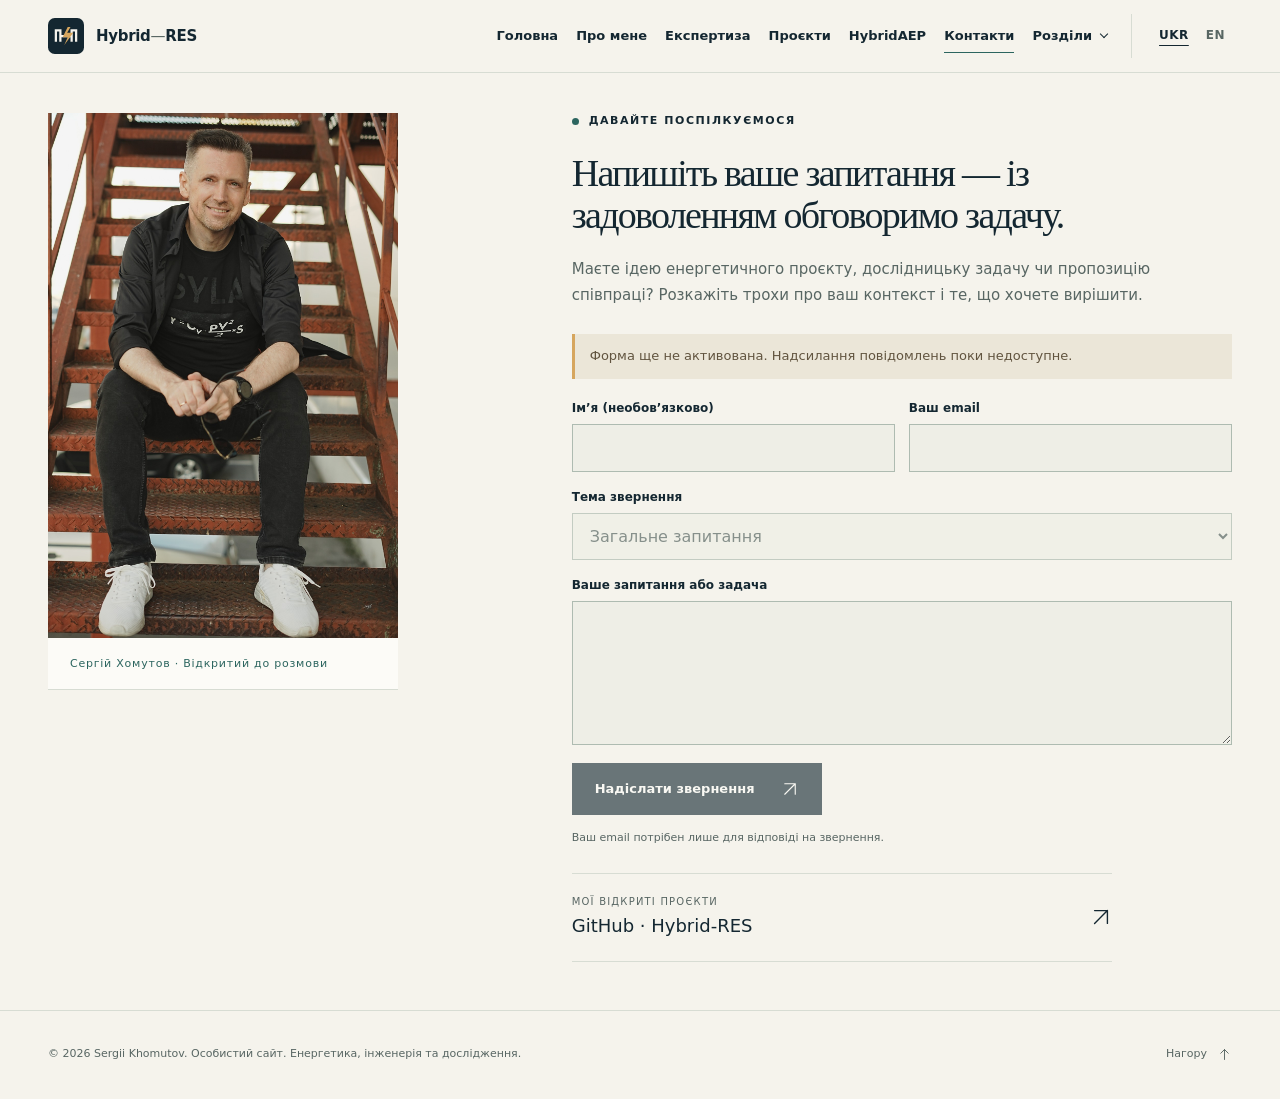
==== commit 989445d1: "Fix section positioning and compact first screens; add complete page navigation" ====
--- a/contact.html
+++ b/contact.html
@@ -20,11 +20,11 @@
   <meta name="twitter:card" content="summary">
   <link rel="canonical" href="https://hybrid-res.github.io/contact.html">
   <link rel="icon" type="image/svg+xml" href="assets/images/favicon.svg">
-  <link rel="stylesheet" href="assets/css/portfolio.css?v=20261111.4">
-  <script src="assets/js/portfolio.js?v=20261111.4" defer></script>
+  <link rel="stylesheet" href="assets/css/portfolio.css?v=20261111.5">
+  <script src="assets/js/portfolio.js?v=20261111.5" defer></script>
   <script type="application/ld+json">{"@context": "https://schema.org", "@type": "ContactPage", "name": "Контакти — Сергій Хомутов", "description": "Напишіть Сергію Хомутову: обговорення енергетичних проєктів, дослідницьких задач, співпраці та інженерної платформи HybridAEP.", "url": "https://hybrid-res.github.io/contact.html", "about": {"@type": "Person", "name": "Sergii Khomutov", "url": "https://hybrid-res.github.io/"}}</script>
 </head>
-<body id="top">
+<body id="top" data-page="contact">
 <svg xmlns="http://www.w3.org/2000/svg" aria-hidden="true" focusable="false" style="position:absolute;width:0;height:0;overflow:hidden">
   <defs>
     <symbol id="i-arrow" viewBox="0 0 24 24"><path d="M5 19 19 5M5 5h14v14" fill="none" stroke="currentColor" stroke-width="1.5" stroke-linecap="round" stroke-linejoin="round"/></symbol>
@@ -52,11 +52,20 @@
         <span class="brand-word">Hybrid<span>—</span>RES</span>
       </a>
       <nav class="site-nav" id="site-navigation" aria-label="Основна навігація" data-label-en="Main navigation">
-        <a href="index.html#about" data-language-link><span data-en="About">Про мене</span></a>
-        <a href="index.html#expertise" data-language-link><span data-en="Expertise">Експертиза</span></a>
-        <a href="research.html" data-language-link><span data-en="Projects">Проєкти</span></a>
-        <a href="hybridaep.html" data-language-link>HybridAEP</a>
-        <a href="contact.html" data-language-link aria-current="page"><span data-en="Contact">Контакти</span></a>
+        <a href="index.html" data-language-link data-primary-link><span data-en="Home">Головна</span></a>
+        <a href="index.html#about" data-language-link data-primary-link><span data-en="About">Про мене</span></a>
+        <a href="index.html#expertise" data-language-link data-primary-link><span data-en="Expertise">Експертиза</span></a>
+        <a href="research.html" data-language-link data-primary-link><span data-en="Projects">Проєкти</span></a>
+        <a href="hybridaep.html" data-language-link data-primary-link>HybridAEP</a>
+        <a href="contact.html" data-language-link data-primary-link aria-current="page"><span data-en="Contact">Контакти</span></a>
+        <details class="section-menu">
+          <summary><span data-en="Sections">Розділи</span></summary>
+          <div class="section-menu-panel">
+            <p data-en="On this page" class="section-menu-caption">На цій сторінці</p>
+            <a href="#contact-intro" data-section-link><span data-en="Get in touch">Зв’язатися зі мною</span></a>
+<a href="#contact-form" data-section-link><span data-en="Enquiry form">Форма звернення</span></a>
+          </div>
+        </details>
       </nav>
       <div class="header-actions">
         <div class="language-switch" role="group" aria-label="Мова сторінки" data-label-en="Page language">
@@ -70,7 +79,7 @@
 
   <main id="main">
     <section class="editorial-hero contact-page-hero" aria-labelledby="contact-page-title">
-      <div class="container editorial-grid">
+      <div class="container editorial-grid" id="contact-intro">
         <figure class="editorial-portrait">
           <img src="assets/images/sergii-contact.jpg" width="1365" height="2048" fetchpriority="high" decoding="async" alt="Сергій Хомутов — портрет на сходах" data-alt-en="Portrait of Sergii Khomutov seated on a staircase">
           <figcaption><span data-en="Sergii Khomutov · Let’s connect">Сергій Хомутов · Відкритий до розмови</span></figcaption>
--- a/assets/css/portfolio.css
+++ b/assets/css/portfolio.css
@@ -12,13 +12,14 @@
   --sans: "Segoe UI", -apple-system, BlinkMacSystemFont, system-ui, sans-serif;
   --serif: "Iowan Old Style", "Palatino Linotype", "Book Antiqua", Georgia, serif;
   --container: 1184px;
+  --header-height: 73px;
 }
 *, *::before, *::after { box-sizing: border-box; }
-html { scroll-behavior: smooth; scroll-padding-top: 110px; }
+html { scroll-behavior: smooth; scroll-padding-top: calc(var(--header-height) + 20px); }
 body { margin: 0; background: var(--paper); color: var(--ink); font-family: var(--sans); font-size: 17px; line-height: 1.65; -webkit-font-smoothing: antialiased; }
 body, button, a { -webkit-tap-highlight-color: transparent; }
 button, input, select, textarea { font: inherit; }
-button, a { touch-action: manipulation; }
+button, a, summary { touch-action: manipulation; }
 button { cursor: pointer; }
 a { color: inherit; text-decoration: none; }
 img, svg { display: block; max-width: 100%; }
@@ -36,15 +37,25 @@
 .skip-link { position: fixed; z-index: 100; top: 12px; left: 16px; padding: 10px 18px; background: var(--ink); color: white; transform: translateY(-180%); }
 .skip-link:focus { transform: translateY(0); }
 .site-header { position: sticky; z-index: 20; top: 0; border-bottom: 1px solid var(--line); background: var(--paper); }
-.header-inner { min-height: 88px; display: flex; align-items: center; gap: 30px; }
+.header-inner { min-height: 72px; display: flex; align-items: center; gap: 24px; }
 .brand { display: inline-flex; align-items: center; gap: 12px; flex-shrink: 0; }
 .brand-mark { height: 36px; width: 36px; }
 .brand-word { font-size: 15px; font-weight: 700; letter-spacing: -.02em; }
 .brand-word span { color: var(--muted); font-weight: 400; }
-.site-nav { margin-left: auto; display: flex; gap: 28px; align-items: center; }
+.site-nav { margin-left: auto; display: flex; gap: 18px; align-items: center; }
 .site-nav a { font-size: 13px; font-weight: 600; padding-block: 12px; position: relative; white-space: nowrap; }
 .site-nav a::after { position: absolute; content: ""; left: 0; right: 100%; bottom: 6px; border-bottom: 1px solid var(--teal); transition: right .2s; }
-.site-nav a:hover::after, .site-nav a[aria-current="page"]::after { right: 0; }
+.site-nav a:hover::after, .site-nav a[aria-current]::after { right: 0; }
+.section-menu { position: relative; flex-shrink: 0; }
+.section-menu summary { display: flex; align-items: center; gap: 9px; min-height: 44px; padding-block: 10px; font-size: 13px; font-weight: 600; cursor: pointer; list-style: none; }
+.section-menu summary::-webkit-details-marker { display: none; }
+.section-menu summary::after { content: ""; width: 6px; height: 6px; border-right: 1px solid currentColor; border-bottom: 1px solid currentColor; transform: translateY(-2px) rotate(45deg); }
+.section-menu[open] summary::after { transform: translateY(2px) rotate(225deg); }
+.section-menu-panel { position: absolute; z-index: 30; right: 0; top: calc(100% + 12px); width: 280px; padding: 12px; border: 1px solid var(--line); background: var(--paper-bright); box-shadow: 0 12px 32px rgba(20,39,49,.12); max-height: calc(100dvh - var(--header-height) - 28px); overflow-y: auto; overscroll-behavior: contain; }
+.section-menu-caption { padding: 5px 12px 10px; font-size: 10px; font-weight: 600; letter-spacing: .1em; text-transform: uppercase; color: var(--muted); }
+.section-menu-panel a { display: block; min-height: 44px; padding: 11px 12px; font-size: 13px; font-weight: 500; white-space: normal; }
+.section-menu-panel a::after { content: none; }
+.section-menu-panel a:hover, .section-menu-panel a[aria-current="location"] { background: var(--sage); color: var(--teal); }
 .header-actions { display: flex; align-items: center; gap: 18px; margin-left: auto; }
 .site-nav + .header-actions { margin-left: 0; }
 .language-switch { display: none; align-items: center; gap: 3px; border-left: 1px solid var(--line); padding-left: 20px; }
@@ -55,10 +66,10 @@
 .menu-toggle svg { width: 22px; height: 22px; }
 .eyebrow { display: flex; align-items: center; gap: 10px; font-size: 11px; font-weight: 650; letter-spacing: .14em; line-height: 1.5; text-transform: uppercase; }
 .eyebrow .dot { flex: 0 0 auto; width: 7px; height: 7px; border-radius: 50%; background: var(--teal); }
-.hero { padding: 70px 0 72px; position: relative; }
-.hero-grid { display: grid; grid-template-columns: minmax(0, 1.2fr) minmax(0, .85fr); gap: 74px; align-items: center; }
+.hero { padding: 40px 0 44px; position: relative; }
+.hero-grid { display: grid; grid-template-columns: minmax(0, 1.2fr) minmax(0, .85fr); gap: 56px; align-items: center; }
 .hero-copy { padding: 8px 0; }
-.hero h1 { font-family: var(--serif); font-size: clamp(74px, 7.4vw, 108px); font-weight: 400; letter-spacing: -.055em; line-height: .99; margin: 30px 0 24px; }
+.hero h1 { font-family: var(--serif); font-size: clamp(68px, 6.7vw, 96px); font-weight: 400; letter-spacing: -.055em; line-height: .99; margin: 24px 0 22px; }
 .hero h1 span { display: block; }
 .hero h1 .surname { color: var(--teal); }
 .hero-title { font-size: 22px; line-height: 1.45; font-weight: 500; max-width: 460px; }
@@ -75,8 +86,8 @@
 .text-link:hover { text-decoration: underline; text-underline-offset: 5px; }
 .hero-location { margin-top: 34px; display: flex; align-items: center; gap: 8px; color: var(--muted); font-size: 12px; }
 .hero-location svg { width: 15px; height: 15px; }
-.portrait-card { width: 100%; max-width: 400px; min-width: 0; justify-self: end; background: var(--sage); }
-.portrait-caption { position: static; padding: 24px 28px; color: var(--paper); background: var(--ink); display: flex; align-items: center; justify-content: space-between; gap: 20px; }
+.portrait-card { width: min(100%, clamp(240px, calc((100svh - var(--header-height) - 164px) * .6665), 360px)); min-width: 0; justify-self: end; background: var(--sage); }
+.portrait-caption { position: static; padding: 18px 22px; color: var(--paper); background: var(--ink); display: flex; align-items: center; justify-content: space-between; gap: 20px; }
 .portrait-caption strong { display: block; font-weight: 500; font-size: 16px; }
 .portrait-caption small { display: block; color: var(--dark-muted); font-size: 11px; margin-top: 3px; }
 .portrait-caption .portrait-emblem { width: 40px; height: 40px; border: 1px solid #526766; border-radius: 50%; display: grid; place-items: center; color: var(--amber); }
@@ -86,13 +97,13 @@
 .focus-strip .container { min-height: 78px; display: flex; align-items: center; justify-content: space-between; gap: 20px; flex-wrap: wrap; padding-block: 20px; }
 .focus-strip span { font-size: 11px; font-weight: 600; letter-spacing: .1em; text-transform: uppercase; }
 .focus-strip .divider { width: 5px; height: 5px; border-radius: 50%; background: var(--amber); flex-shrink: 0; }
-.section { padding-block: 102px; scroll-margin-top: 20px; }
-.section-label { font-size: 11px; line-height: 1.5; letter-spacing: .13em; text-transform: uppercase; font-weight: 650; color: var(--muted); display: flex; gap: 18px; align-items: center; margin-bottom: 34px; }
+.section { padding-block: 64px; }
+.section-label { font-size: 11px; line-height: 1.5; letter-spacing: .13em; text-transform: uppercase; font-weight: 650; color: var(--muted); display: flex; gap: 18px; align-items: center; margin-bottom: 24px; }
 .section-label .number { color: var(--teal); font-variant-numeric: tabular-nums; }
 .section-heading { font-family: var(--serif); font-weight: 400; letter-spacing: -.04em; font-size: clamp(38px, 4vw, 54px); line-height: 1.15; }
-.about-grid { display: grid; grid-template-columns: 1fr 1.12fr; gap: 100px; }
+.about-grid { display: grid; grid-template-columns: 1fr 1.12fr; gap: 64px; }
 .about-grid .section-heading { max-width: 430px; }
-.about-copy { padding-top: 50px; color: var(--muted); }
+.about-copy { padding-top: 40px; color: var(--muted); }
 .about-copy p + p { margin-top: 20px; }
 .about-copy strong { color: var(--ink); font-weight: 600; }
 .academic-profile { margin-block: 30px 18px; padding: 24px; border: 1px solid var(--line); background: var(--paper-bright); }
@@ -103,8 +114,8 @@
 .academic-details { display: grid; gap: 13px; margin: 19px 0 0; padding-top: 17px; border-top: 1px solid var(--line); }
 .academic-details dt { font-size: 10px; color: var(--muted); text-transform: uppercase; letter-spacing: .08em; margin-bottom: 3px; }
 .academic-details dd { margin: 0; color: var(--ink); font-size: 14px; line-height: 1.6; }
-.expertise { border-top: 1px solid var(--line); padding-top: 76px; }
-.section-intro { display: flex; align-items: flex-end; justify-content: space-between; gap: 50px; margin-bottom: 48px; }
+.expertise { border-top: 1px solid var(--line); }
+.section-intro { display: flex; align-items: flex-end; justify-content: space-between; gap: 40px; margin-bottom: 32px; }
 .section-intro p { color: var(--muted); font-size: 15px; max-width: 340px; }
 .expertise-list { border-top: 1px solid var(--line); }
 .expertise-row { display: grid; grid-template-columns: 48px 1fr 1.1fr; gap: 32px; padding: 32px 0; border-bottom: 1px solid var(--line); align-items: start; }
@@ -113,7 +124,7 @@
 .expertise-row p { color: var(--muted); font-size: 15px; }
 .expertise-tags { margin-top: 9px; display: block; color: var(--teal); font-size: 10px; font-weight: 600; letter-spacing: .1em; text-transform: uppercase; }
 .dark { background: var(--ink); color: var(--paper); }
-.project-feature { padding-block: 82px; overflow: hidden; }
+.project-feature { padding-block: 60px; overflow: hidden; }
 .project-feature-grid { display: grid; grid-template-columns: 1fr 1fr; gap: 60px; align-items: center; }
 .dark .section-label, .dark .eyebrow { color: var(--dark-muted); }
 .dark .section-label .number { color: var(--amber); }
@@ -127,7 +138,7 @@
 .project-visual img { width: 100%; height: auto; }
 .project-visual figcaption { display: flex; align-items: center; justify-content: space-between; border-top: 1px solid #36504f; padding: 18px 0 0; margin-top: -12px; gap: 16px; font-size: 10px; font-weight: 500; letter-spacing: .12em; color: var(--dark-muted); text-transform: uppercase; }
 .visual-symbol { color: var(--amber); width: 15px; height: 15px; flex-shrink: 0; }
-.contact { padding-block: 96px 76px; }
+.contact { padding-block: 64px 56px; }
 .contact-grid { display: grid; grid-template-columns: 1.2fr 1fr; gap: 80px; align-items: end; }
 .contact .section-heading { max-width: 500px; }
 .contact-copy { margin-top: 24px; color: var(--muted); max-width: 450px; font-size: 16px; }
@@ -145,26 +156,26 @@
 .footer-inner a:hover { text-decoration: underline; text-underline-offset: 4px; }
 .footer-inner svg { width: 15px; height: 15px; }
 /* Dedicated, concise HybridAEP presentation. */
-.project-hero { padding-block: 66px 72px; }
+.project-hero { padding-block: 36px 40px; }
 .back-link { font-size: 12px; display: inline-flex; align-items: center; gap: 10px; color: var(--dark-muted); margin-bottom: 44px; }
 .back-link svg { width: 16px; height: 16px; }
 .back-link:hover { color: var(--paper); }
-.project-hero-grid { display: grid; grid-template-columns: 1.1fr 1fr; gap: 50px; align-items: center; }
-.project-hero h1 { font-size: clamp(60px, 6.4vw, 86px); margin-top: 22px; }
-.project-hero .hero-tagline { font-family: var(--serif); font-size: 32px; line-height: 1.3; letter-spacing: -.025em; max-width: 500px; }
-.project-hero .hero-description { color: var(--dark-muted); font-size: 15px; }
-.project-hero .hero-actions { margin-top: 30px; }
-.project-hero .project-visual img { transform: scale(1.06); }
-.hero-module-title { margin-block: 28px 12px; font-size: 10px; letter-spacing: .12em; text-transform: uppercase; color: var(--dark-muted); font-weight: 600; }
+.project-hero-grid { display: grid; grid-template-columns: 1.2fr 1fr; gap: 42px; align-items: center; }
+.project-hero h1 { font-size: clamp(58px, 6vw, 76px); margin-top: 14px; margin-bottom: 14px; }
+.project-hero .hero-tagline { font-family: var(--serif); font-size: 28px; line-height: 1.25; letter-spacing: -.025em; max-width: 540px; }
+.project-hero .hero-description { color: var(--dark-muted); font-size: 14px; line-height: 1.65; margin-top: 14px; max-width: 560px; }
+.project-hero .hero-actions { margin-top: 22px; }
+.project-hero .project-visual img { max-height: min(460px, calc(100svh - var(--header-height) - 80px)); object-fit: contain; }
+.hero-module-title { margin-block: 20px 10px; font-size: 10px; letter-spacing: .12em; text-transform: uppercase; color: var(--dark-muted); font-weight: 600; }
 .hero-module-list { display: grid; grid-template-columns: repeat(2, minmax(0, 1fr)); gap: 8px; max-width: 560px; }
 .hero-module-list a { display: flex; align-items: center; gap: 10px; min-height: 45px; padding: 10px 12px; border: 1px solid #405552; color: var(--paper); font-size: 12px; line-height: 1.4; transition: border-color .2s, background .2s; }
 .hero-module-list a:hover { border-color: var(--amber); background: #1d353c; }
 .hero-module-list svg { width: 18px; height: 18px; flex: 0 0 auto; color: var(--amber); }
-.project-introduction { padding-block: 66px; border-bottom: 1px solid var(--line); }
+.project-introduction { padding-block: 48px; border-bottom: 1px solid var(--line); }
 .project-intro-grid { display: grid; grid-template-columns: 1fr 1.15fr; gap: 100px; }
 .project-intro-grid h2 { font-family: var(--serif); font-size: 34px; font-weight: 400; line-height: 1.25; letter-spacing: -.025em; }
 .project-intro-grid p { color: var(--muted); font-size: 16px; }
-.modules-section { padding-bottom: 76px; }
+.modules-section { padding-bottom: 64px; }
 .module-grid { display: grid; grid-template-columns: repeat(3, 1fr); border-top: 1px solid var(--line); border-left: 1px solid var(--line); }
 .module-card { border-right: 1px solid var(--line); border-bottom: 1px solid var(--line); padding: 30px 28px; background: rgba(252, 251, 247, .38); }
 .module-card-top { display: flex; align-items: center; justify-content: space-between; margin-bottom: 34px; }
@@ -188,7 +199,7 @@
 .tool-copy strong { display: block; font-size: 15px; font-weight: 600; line-height: 1.4; color: var(--ink); }
 .tool-copy small { display: block; margin-top: 4px; font-size: 11px; line-height: 1.5; color: var(--muted); }
 .tool-note { margin-top: 16px; font-size: 12px; line-height: 1.65; color: var(--muted); }
-.workflow-section { padding-block: 70px; background: var(--sage); }
+.workflow-section { padding-block: 56px; background: var(--sage); }
 .workflow-heading { display: grid; grid-template-columns: 1fr 1fr; gap: 80px; align-items: end; margin-bottom: 40px; }
 .workflow-heading p { color: var(--muted); font-size: 15px; }
 .workflow-steps { display: grid; grid-template-columns: repeat(4, 1fr); gap: 30px; }
@@ -199,21 +210,21 @@
 .roadmap-note { margin-top: 40px; padding-top: 25px; border-top: 1px solid #afbeb3; display: flex; align-items: baseline; gap: 24px; }
 .roadmap-note strong { color: var(--teal); font-size: 11px; letter-spacing: .08em; text-transform: uppercase; flex-shrink: 0; }
 .roadmap-note p { font-size: 14px; color: var(--muted); }
-.project-contact { padding-block: 84px; }
+.project-contact { padding-block: 60px; }
 .project-contact-inner { display: grid; grid-template-columns: 1fr 1fr; gap: 80px; align-items: center; }
 .project-contact .section-heading { font-size: 44px; }
 .project-contact p { color: var(--muted); font-size: 15px; margin-bottom: 25px; }
 .project-contact .author-link { margin-top: 16px; font-size: 12px; }
 /* Personal research and contact pages share full, uncropped portraits. */
-.editorial-hero { padding-block: 64px 78px; }
-.editorial-grid { display: grid; grid-template-columns: minmax(0, 1.2fr) minmax(0, .85fr); gap: 80px; align-items: center; }
+.editorial-hero { padding-block: 40px 48px; }
+.editorial-grid { display: grid; grid-template-columns: minmax(0, 1.2fr) minmax(0, .85fr); gap: 56px; align-items: start; }
 .editorial-copy { min-width: 0; }
-.editorial-title, .contact-page-title { font-family: var(--serif); font-weight: 400; letter-spacing: -.045em; line-height: 1.13; font-size: 58px; margin-top: 27px; max-width: 640px; }
-.editorial-description { color: var(--muted); font-size: 17px; line-height: 1.75; margin-top: 26px; max-width: 560px; }
-.editorial-portrait { width: 100%; max-width: 400px; min-width: 0; justify-self: end; background: var(--sage); }
+.editorial-title, .contact-page-title { font-family: var(--serif); font-weight: 400; letter-spacing: -.045em; line-height: 1.13; font-size: clamp(40px, 4.2vw, 52px); margin-top: 22px; max-width: 640px; }
+.editorial-description { color: var(--muted); font-size: 16px; line-height: 1.65; margin-top: 22px; max-width: 600px; }
+.editorial-portrait { width: min(100%, clamp(240px, calc((100svh - var(--header-height) - 140px) * .6665), 350px)); min-width: 0; justify-self: end; background: var(--sage); }
 .editorial-portrait img { display: block; width: 100%; height: auto; object-fit: contain; }
 .editorial-portrait figcaption { padding: 17px 22px; border-bottom: 1px solid var(--line); background: var(--paper-bright); color: var(--teal); font-size: 11px; letter-spacing: .07em; line-height: 1.55; }
-.research-section { border-top: 1px solid var(--line); padding-top: 76px; }
+.research-section { border-top: 1px solid var(--line); }
 .research-list { border-top: 1px solid var(--line); }
 .research-row { display: grid; grid-template-columns: 48px minmax(0, 1fr) minmax(0, 1.1fr); gap: 32px; align-items: start; border-bottom: 1px solid var(--line); padding-block: 32px; }
 .research-number { font-size: 12px; color: var(--teal); font-variant-numeric: tabular-nums; padding-top: 6px; }
@@ -221,13 +232,13 @@
 .research-row p { color: var(--muted); font-size: 15px; line-height: 1.75; }
 .research-project-link { margin-top: 28px; }
 .contact-page-hero .editorial-grid { grid-template-columns: minmax(0, .85fr) minmax(0, 1.2fr); align-items: start; }
-.contact-page-hero .editorial-portrait { justify-self: start; }
+.contact-page-hero .editorial-portrait { justify-self: start; position: sticky; top: calc(var(--header-height) + 20px); }
 .contact-page-copy { min-width: 0; }
 .contact-page-title { font-size: 38px; margin-top: 22px; }
 .contact-page-copy .editorial-description { font-size: 15px; line-height: 1.7; margin-top: 20px; }
 .contact-page-links { margin-top: 26px; border-top: 1px solid var(--line); max-width: 540px; }
 .contact-page-note { color: var(--muted); font-size: 13px; line-height: 1.65; margin-top: 20px; }
-.contact-form { position: relative; margin-top: 26px; scroll-margin-top: 20px; }
+.contact-form { position: relative; margin-top: 26px; }
 .form-availability { margin-bottom: 20px; padding: 12px 15px; border-left: 3px solid var(--amber); background: #ebe6d8; color: #61543f; font-size: 13px; line-height: 1.6; }
 .form-fields { border: 0; padding: 0; margin: 0; min-width: 0; display: grid; gap: 16px; }
 .form-row { display: grid; grid-template-columns: repeat(2, minmax(0, 1fr)); gap: 14px; }
@@ -248,7 +259,6 @@
 .form-status[data-state="idle"] { padding: 0; border: 0; background: transparent; }
 .form-privacy { margin-top: 14px; font-size: 11px; line-height: 1.65; color: var(--muted); }
 .form-privacy a { text-decoration: underline; text-underline-offset: 3px; }
-@media (min-width: 1600px) { .hero { padding-block: 88px; } }
 @media (max-width: 1100px) {
   .container { width: calc(100% - 64px); }
   .header-inner { gap: 20px; }
@@ -267,15 +277,44 @@
   .editorial-description { font-size: 16px; }
   .tool-grid { grid-template-columns: repeat(3, minmax(0, 1fr)); }
 }
-@media (max-width: 850px) {
-  .header-inner { min-height: 76px; flex-wrap: wrap; }
+@media (max-width: 1024px) {
+  :root { --header-height: 65px; }
+  .header-inner { min-height: 64px; flex-wrap: wrap; }
   .header-actions, .site-nav + .header-actions { margin-left: auto; }
   .site-nav { width: 100%; order: 3; justify-content: center; padding-bottom: 12px; flex-wrap: wrap; }
   .js .menu-toggle { display: flex; }
   .js .site-nav { display: none; }
-  .js .site-nav.is-open { display: flex; position: absolute; top: 100%; left: 0; right: 0; width: auto; background: var(--paper-bright); border-bottom: 1px solid var(--line); padding: 24px 32px; flex-direction: column; align-items: stretch; gap: 6px; box-shadow: 0 18px 30px rgba(20,39,49,.06); }
+  .js .site-nav.is-open { display: flex; position: absolute; top: 100%; left: 0; right: 0; width: auto; background: var(--paper-bright); border-bottom: 1px solid var(--line); padding: 16px 32px 24px; flex-direction: column; flex-wrap: nowrap; align-items: stretch; gap: 2px; max-height: calc(100dvh - var(--header-height)); overflow-y: auto; overscroll-behavior: contain; box-shadow: 0 18px 30px rgba(20,39,49,.06); }
   .site-nav a { font-size: 14px; }
+  .section-menu { width: 100%; border-top: 1px solid var(--line); margin-top: 8px; padding-top: 8px; }
+  .section-menu summary { justify-content: space-between; font-size: 14px; }
+  .section-menu-panel { position: static; width: 100%; padding: 4px 0; border: 0; box-shadow: none; max-height: none; overflow: visible; }
+  .section-menu-caption { padding-left: 12px; }
   .language-switch { border-left: 0; padding-left: 0; }
+}
+@media (min-width: 851px) and (max-height: 760px) {
+  .hero, .editorial-hero { padding-block: 28px 32px; }
+  .hero h1 { font-size: 76px; margin-block: 20px 18px; }
+  .hero-title { font-size: 20px; }
+  .hero-description { font-size: 15px; line-height: 1.65; margin-top: 14px; }
+  .hero-actions { margin-top: 24px; }
+  .hero-location { margin-top: 20px; }
+  .editorial-title { font-size: 46px; }
+  .contact-page-title { font-size: 34px; }
+  .project-hero { padding-block: 24px 28px; }
+  .project-hero h1 { font-size: 64px; margin-block: 12px; }
+  .project-hero .hero-tagline { font-size: 26px; }
+  .project-hero .hero-description { font-size: 14px; line-height: 1.6; margin-top: 12px; }
+  .project-hero .hero-actions { margin-top: 18px; }
+  .project-hero .button { min-height: 48px; padding-block: 11px; }
+  .hero-module-title { margin-block: 16px 8px; }
+  .hero-module-list a { min-height: 44px; padding: 8px 10px; }
+}
+@media (min-width: 1101px) and (max-height: 760px) {
+  .project-hero-grid { grid-template-columns: 1.3fr 1fr; }
+  .hero-module-list { grid-template-columns: repeat(3, minmax(0, 1fr)); max-width: none; }
+}
+@media (max-width: 850px) {
   .hero-grid { gap: 32px; }
   .hero h1 { font-size: 68px; }
   .hero-title { font-size: 19px; }
@@ -286,7 +325,7 @@
   .portrait-emblem { display: none !important; }
   .focus-strip .container { display: grid; grid-template-columns: 1fr 1fr; gap: 16px 24px; }
   .focus-strip .divider { display: none; }
-  .section { padding-block: 76px; }
+  .section { padding-block: 56px; }
   .about-grid { gap: 44px; }
   .about-copy { font-size: 16px; }
   .section-intro { gap: 30px; }
@@ -304,20 +343,19 @@
   .module-grid { grid-template-columns: repeat(2, 1fr); }
   .workflow-heading, .project-contact-inner { gap: 40px; }
   .workflow-steps { grid-template-columns: repeat(2, 1fr); gap: 28px; }
-  .editorial-hero { padding-block: 52px 64px; }
+  .editorial-hero { padding-block: 36px 44px; }
   .editorial-grid, .contact-page-hero .editorial-grid { grid-template-columns: minmax(0, 1fr); gap: 38px; }
   .editorial-copy { width: 100%; max-width: 640px; justify-self: center; }
   .editorial-title { font-size: 48px; }
   .contact-page-title { font-size: 38px; }
-  .editorial-portrait, .contact-page-hero .editorial-portrait { justify-self: center; }
+  .editorial-portrait, .contact-page-hero .editorial-portrait { justify-self: center; position: static; width: min(100%, 340px); }
   .contact-page-hero .editorial-copy { order: -1; }
   .research-row { grid-template-columns: 36px minmax(0, 1fr) minmax(0, 1fr); gap: 20px; }
   .research-row h3 { font-size: 20px; }
 }
 @media (max-width: 640px) {
-  html { scroll-padding-top: 88px; }
   .container { width: calc(100% - 40px); }
-  .header-inner { min-height: 72px; gap: 10px; }
+  .header-inner { min-height: 64px; gap: 10px; }
   .brand { gap: 9px; }
   .brand-mark { width: 30px; height: 30px; }
   .brand-word { font-size: 13px; }
@@ -334,14 +372,14 @@
   .eyebrow { font-size: 10px; letter-spacing: .1em; }
   .hero-actions { margin-top: 26px; }
   .hero-location { margin-top: 23px; }
-  .portrait-card { justify-self: center; }
+  .portrait-card { justify-self: center; width: min(100%, 340px); }
   .portrait-caption { padding: 21px 24px; }
   .portrait-caption strong { font-size: 16px; }
   .portrait-caption small { font-size: 11px; }
   .portrait-caption .portrait-emblem { display: grid !important; }
   .focus-strip .container { gap: 15px; }
   .focus-strip span { font-size: 9px; letter-spacing: .075em; }
-  .section { padding-block: 58px; }
+  .section { padding-block: 48px; }
   .section-label { margin-bottom: 25px; font-size: 10px; }
   .section-heading { font-size: 39px; }
   .about-grid { grid-template-columns: 1fr; gap: 28px; }
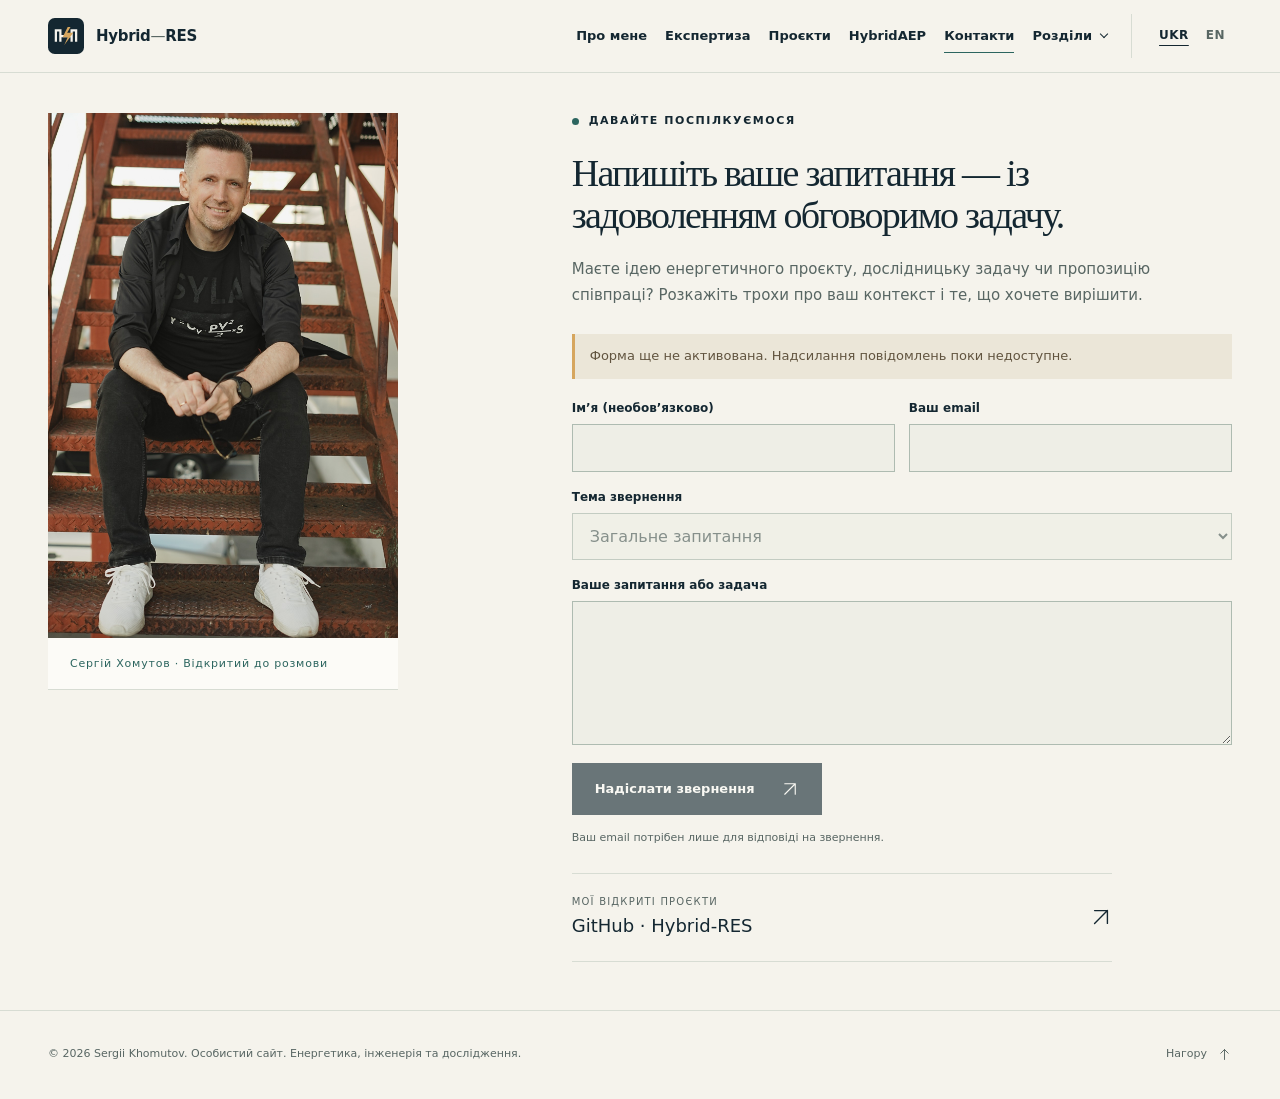
==== commit 123cc21f: "Merge personal introduction and add IVE and Uptime credentials" ====
--- a/contact.html
+++ b/contact.html
@@ -20,8 +20,8 @@
   <meta name="twitter:card" content="summary">
   <link rel="canonical" href="https://hybrid-res.github.io/contact.html">
   <link rel="icon" type="image/svg+xml" href="assets/images/favicon.svg">
-  <link rel="stylesheet" href="assets/css/portfolio.css?v=20261111.5">
-  <script src="assets/js/portfolio.js?v=20261111.5" defer></script>
+  <link rel="stylesheet" href="assets/css/portfolio.css?v=20261111.7">
+  <script src="assets/js/portfolio.js?v=20261111.7" defer></script>
   <script type="application/ld+json">{"@context": "https://schema.org", "@type": "ContactPage", "name": "Контакти — Сергій Хомутов", "description": "Напишіть Сергію Хомутову: обговорення енергетичних проєктів, дослідницьких задач, співпраці та інженерної платформи HybridAEP.", "url": "https://hybrid-res.github.io/contact.html", "about": {"@type": "Person", "name": "Sergii Khomutov", "url": "https://hybrid-res.github.io/"}}</script>
 </head>
 <body id="top" data-page="contact">
@@ -52,8 +52,7 @@
         <span class="brand-word">Hybrid<span>—</span>RES</span>
       </a>
       <nav class="site-nav" id="site-navigation" aria-label="Основна навігація" data-label-en="Main navigation">
-        <a href="index.html" data-language-link data-primary-link><span data-en="Home">Головна</span></a>
-        <a href="index.html#about" data-language-link data-primary-link><span data-en="About">Про мене</span></a>
+        <a href="index.html" data-language-link data-primary-link><span data-en="About">Про мене</span></a>
         <a href="index.html#expertise" data-language-link data-primary-link><span data-en="Expertise">Експертиза</span></a>
         <a href="research.html" data-language-link data-primary-link><span data-en="Projects">Проєкти</span></a>
         <a href="hybridaep.html" data-language-link data-primary-link>HybridAEP</a>
--- a/assets/css/portfolio.css
+++ b/assets/css/portfolio.css
@@ -15,7 +15,9 @@
   --header-height: 73px;
 }
 *, *::before, *::after { box-sizing: border-box; }
-html { scroll-behavior: smooth; scroll-padding-top: calc(var(--header-height) + 20px); }
+html { scroll-behavior: smooth; }
+/* Apply clearance to content anchors only, so focusing the sticky menu does not scroll the page. */
+main, main [id] { scroll-margin-top: calc(var(--header-height) + 20px); }
 body { margin: 0; background: var(--paper); color: var(--ink); font-family: var(--sans); font-size: 17px; line-height: 1.65; -webkit-font-smoothing: antialiased; }
 body, button, a { -webkit-tap-highlight-color: transparent; }
 button, input, select, textarea { font: inherit; }
@@ -93,27 +95,46 @@
 .portrait-caption .portrait-emblem { width: 40px; height: 40px; border: 1px solid #526766; border-radius: 50%; display: grid; place-items: center; color: var(--amber); }
 .portrait-emblem svg { width: 21px; height: 21px; }
 .profile-portrait { position: static; display: block; width: 100%; height: auto; object-fit: contain; }
-.focus-strip { border-block: 1px solid var(--line); }
-.focus-strip .container { min-height: 78px; display: flex; align-items: center; justify-content: space-between; gap: 20px; flex-wrap: wrap; padding-block: 20px; }
-.focus-strip span { font-size: 11px; font-weight: 600; letter-spacing: .1em; text-transform: uppercase; }
-.focus-strip .divider { width: 5px; height: 5px; border-radius: 50%; background: var(--amber); flex-shrink: 0; }
+.profile-hero .hero-grid { grid-template-columns: minmax(0, 1fr) minmax(0, 280px); gap: 56px; }
+.profile-hero h1 { font-size: clamp(46px, 4.8vw, 64px); line-height: 1.08; margin-block: 20px; }
+.profile-hero h1 span { display: inline-block; }
+.profile-hero .hero-title { max-width: 680px; }
+.profile-hero .hero-description { max-width: 700px; line-height: 1.7; }
+.profile-hero .hero-actions { margin-top: 24px; }
+.profile-hero .hero-location { margin-top: 22px; }
+.profile-hero .portrait-card { width: 100%; }
+.profile-hero .portrait-caption { padding: 15px 18px; }
+.profile-hero .portrait-caption strong { font-size: 14px; }
+.profile-hero .portrait-caption small { font-size: 10px; }
+.profile-hero .portrait-emblem { display: none; }
 .section { padding-block: 64px; }
 .section-label { font-size: 11px; line-height: 1.5; letter-spacing: .13em; text-transform: uppercase; font-weight: 650; color: var(--muted); display: flex; gap: 18px; align-items: center; margin-bottom: 24px; }
 .section-label .number { color: var(--teal); font-variant-numeric: tabular-nums; }
 .section-heading { font-family: var(--serif); font-weight: 400; letter-spacing: -.04em; font-size: clamp(38px, 4vw, 54px); line-height: 1.15; }
-.about-grid { display: grid; grid-template-columns: 1fr 1.12fr; gap: 64px; }
-.about-grid .section-heading { max-width: 430px; }
-.about-copy { padding-top: 40px; color: var(--muted); }
-.about-copy p + p { margin-top: 20px; }
-.about-copy strong { color: var(--ink); font-weight: 600; }
-.academic-profile { margin-block: 30px 18px; padding: 24px; border: 1px solid var(--line); background: var(--paper-bright); }
-.academic-heading { display: flex; align-items: center; gap: 16px; }
-.degree-mark { flex: 0 0 auto; display: grid; place-items: center; width: 60px; height: 46px; background: var(--teal); color: var(--paper-bright); font-family: var(--serif); font-size: 24px; letter-spacing: -.04em; }
-.academic-heading h3 { font-size: 21px; font-weight: 500; line-height: 1.3; color: var(--ink); }
-.academic-profile .academic-institution { margin-top: 16px; color: var(--ink); font-size: 14px; line-height: 1.65; }
+.credentials { margin-top: 36px; }
+.credentials-heading { margin-bottom: 18px; }
+.credentials-heading h2 { font: inherit; letter-spacing: inherit; }
+.credential-grid { display: grid; grid-template-columns: repeat(2, minmax(0, 1fr)); gap: 20px; align-items: stretch; }
+.credential-card { min-width: 0; padding: 24px; border: 1px solid var(--line); background: var(--paper-bright); }
+.credential-header { display: flex; gap: 20px; align-items: center; min-height: 64px; }
+.credential-header > div { min-width: 0; }
+.credential-header h3 { color: var(--ink); font-size: 21px; font-weight: 500; line-height: 1.3; text-wrap: pretty; }
+.credential-kicker { display: block; margin-bottom: 5px; color: var(--teal); font-size: 10px; line-height: 1.4; font-weight: 650; letter-spacing: .1em; }
+.credential-logo { flex: 0 0 auto; object-fit: contain; }
+.ive-logo { width: 64px; height: 64px; }
+.uptime-logo { width: 135px; height: 50px; }
+.credential-institution { margin-top: 16px; color: var(--muted); font-size: 14px; line-height: 1.65; }
 .academic-details { display: grid; gap: 13px; margin: 19px 0 0; padding-top: 17px; border-top: 1px solid var(--line); }
 .academic-details dt { font-size: 10px; color: var(--muted); text-transform: uppercase; letter-spacing: .08em; margin-bottom: 3px; }
 .academic-details dd { margin: 0; color: var(--ink); font-size: 14px; line-height: 1.6; }
+.certificate-body { display: grid; grid-template-columns: minmax(0, 1fr) 160px; gap: 24px; align-items: start; margin-top: 19px; padding-top: 17px; border-top: 1px solid var(--line); }
+.certificate-details { margin: 0; padding: 0; border: 0; }
+.certificate-preview { display: block; width: 160px; }
+.certificate-preview > img { width: 100%; height: auto; border: 1px solid var(--line); background: white; transition: border-color .2s; }
+.certificate-preview > span { display: flex; gap: 7px; align-items: center; justify-content: space-between; padding-top: 9px; color: var(--teal); font-size: 11px; font-weight: 600; line-height: 1.5; }
+.certificate-preview svg { flex: 0 0 auto; width: 14px; height: 14px; }
+.certificate-preview:hover > img { border-color: var(--teal); }
+.certificate-preview:hover > span { text-decoration: underline; text-underline-offset: 3px; }
 .expertise { border-top: 1px solid var(--line); }
 .section-intro { display: flex; align-items: flex-end; justify-content: space-between; gap: 40px; margin-bottom: 32px; }
 .section-intro p { color: var(--muted); font-size: 15px; max-width: 340px; }
@@ -264,7 +285,6 @@
   .header-inner { gap: 20px; }
   .site-nav { gap: 14px; }
   .hero-grid { gap: 44px; }
-  .hero h1 { font-size: 82px; }
   .hero-actions { gap: 12px 18px; }
   .about-grid, .project-intro-grid { gap: 60px; }
   .project-feature-grid { gap: 36px; }
@@ -272,7 +292,6 @@
   .focus-strip span { font-size: 10px; letter-spacing: .07em; }
   .module-card { padding: 26px 22px; }
   .editorial-grid { gap: 48px; }
-  .editorial-title { font-size: 52px; }
   .contact-page-title { font-size: 36px; }
   .editorial-description { font-size: 16px; }
   .tool-grid { grid-template-columns: repeat(3, minmax(0, 1fr)); }
@@ -323,11 +342,11 @@
   .portrait-caption strong { font-size: 14px; }
   .portrait-caption small { font-size: 10px; }
   .portrait-emblem { display: none !important; }
-  .focus-strip .container { display: grid; grid-template-columns: 1fr 1fr; gap: 16px 24px; }
-  .focus-strip .divider { display: none; }
+  .profile-hero .hero-grid { grid-template-columns: minmax(0, 1fr) 220px; gap: 30px; }
+  .profile-hero h1 { font-size: 46px; }
+  .credential-grid { grid-template-columns: minmax(0, 1fr); }
+  .credential-card { min-height: 310px; }
   .section { padding-block: 56px; }
-  .about-grid { gap: 44px; }
-  .about-copy { font-size: 16px; }
   .section-intro { gap: 30px; }
   .section-intro p { max-width: 280px; }
   .expertise-row { grid-template-columns: 36px 1fr 1fr; gap: 20px; }
@@ -377,15 +396,20 @@
   .portrait-caption strong { font-size: 16px; }
   .portrait-caption small { font-size: 11px; }
   .portrait-caption .portrait-emblem { display: grid !important; }
-  .focus-strip .container { gap: 15px; }
-  .focus-strip span { font-size: 9px; letter-spacing: .075em; }
+  .profile-hero .hero-grid { grid-template-columns: minmax(0, 1fr); gap: 28px; }
+  .profile-hero h1 { font-size: clamp(40px, 10.5vw, 58px); }
+  .profile-hero .portrait-card { width: min(100%, 280px); }
+  .profile-hero .portrait-emblem { display: none !important; }
+  .credentials { margin-top: 30px; }
+  .credential-card { padding: 20px; min-height: 0; }
+  .credential-header { gap: 16px; }
+  .credential-header h3 { font-size: 20px; }
+  .uptime-logo { width: 108px; height: 40px; }
+  .certificate-body { grid-template-columns: minmax(0, 1fr) 130px; gap: 18px; }
+  .certificate-preview { width: 130px; }
   .section { padding-block: 48px; }
   .section-label { margin-bottom: 25px; font-size: 10px; }
   .section-heading { font-size: 39px; }
-  .about-grid { grid-template-columns: 1fr; gap: 28px; }
-  .about-grid .section-heading { max-width: 360px; }
-  .about-copy { padding: 0; font-size: 16px; }
-  .academic-profile { margin-top: 25px; padding: 20px; }
   .section-intro { display: block; margin-bottom: 32px; }
   .section-intro p { max-width: 380px; margin-top: 20px; }
   .expertise-row { grid-template-columns: 34px 1fr; gap: 12px 18px; padding-block: 27px; }
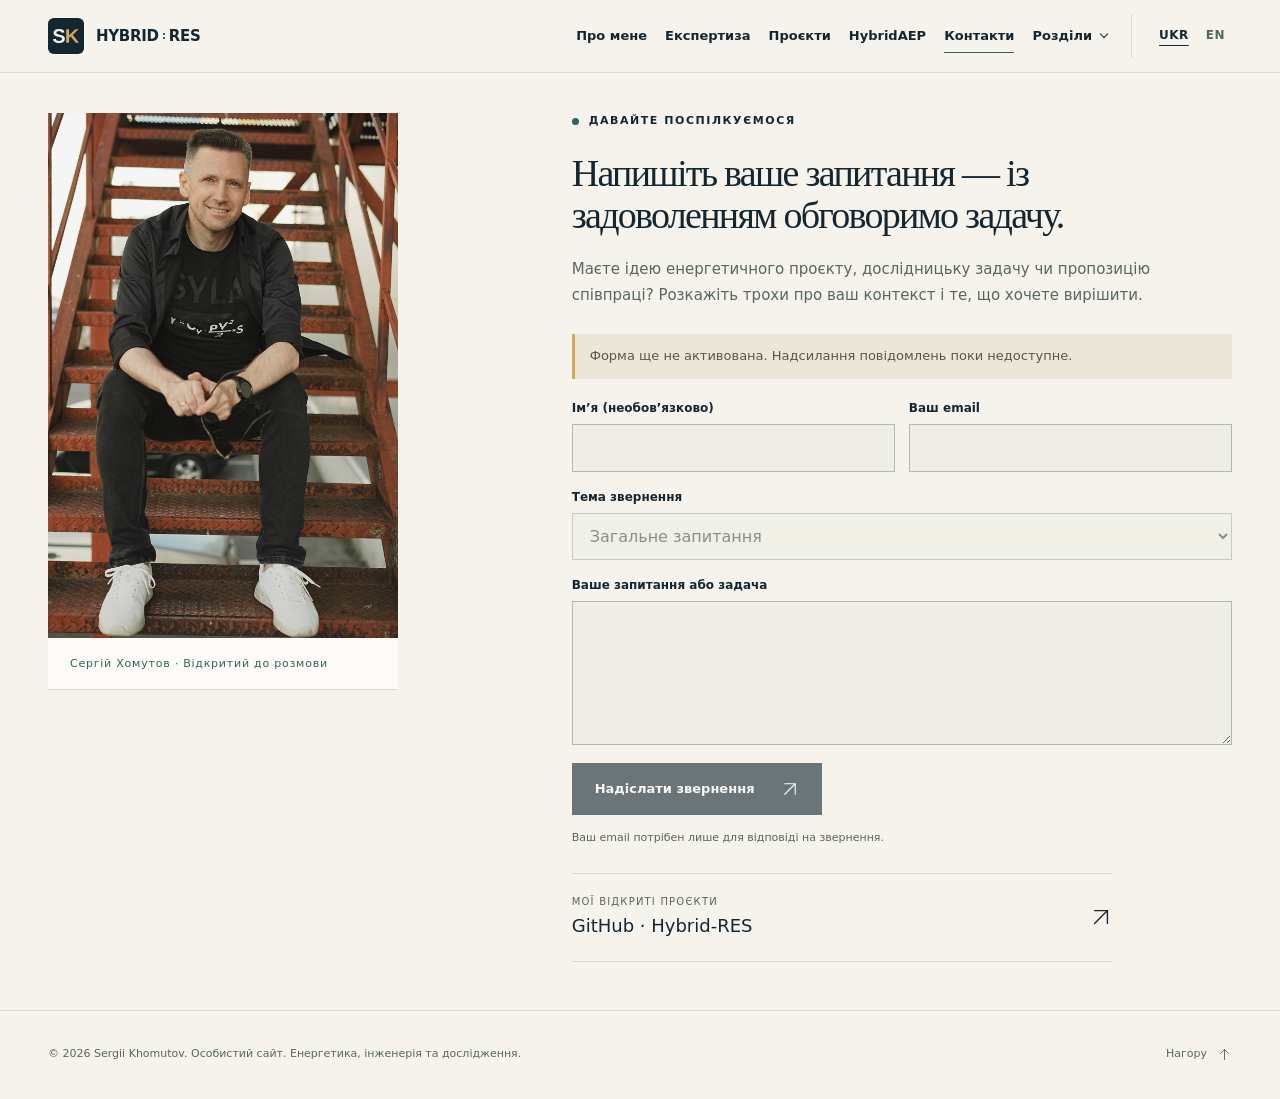
==== commit 3af0d2a2: "Adopt SK monogram and HYBRID : RES square-colon identity" ====
--- a/contact.html
+++ b/contact.html
@@ -9,7 +9,7 @@
   <meta name="color-scheme" content="light">
   <meta property="og:type" content="website">
   <meta property="og:locale" content="uk_UA">
-  <meta property="og:site_name" content="Sergii Khomutov · Hybrid-RES">
+  <meta property="og:site_name" content="Sergii Khomutov · HYBRID : RES">
   <meta property="og:title" content="Контакти — Сергій Хомутов" data-en="Contact — Sergii Khomutov">
   <meta property="og:description" content="Напишіть Сергію Хомутову: обговорення енергетичних проєктів, дослідницьких задач, співпраці та інженерної платформи HybridAEP." data-en="Get in touch with Sergii Khomutov to discuss energy projects, research, collaboration or the HybridAEP engineering platform.">
   <meta property="og:url" content="https://hybrid-res.github.io/contact.html">
@@ -19,8 +19,8 @@
   <meta property="og:image:alt" content="Сергій Хомутов" data-en="Sergii Khomutov">
   <meta name="twitter:card" content="summary">
   <link rel="canonical" href="https://hybrid-res.github.io/contact.html">
-  <link rel="icon" type="image/svg+xml" href="assets/images/favicon.svg">
-  <link rel="stylesheet" href="assets/css/portfolio.css?v=20261111.7">
+  <link rel="icon" type="image/svg+xml" href="assets/images/favicon.svg?v=20261111.8">
+  <link rel="stylesheet" href="assets/css/portfolio.css?v=20261111.8">
   <script src="assets/js/portfolio.js?v=20261111.7" defer></script>
   <script type="application/ld+json">{"@context": "https://schema.org", "@type": "ContactPage", "name": "Контакти — Сергій Хомутов", "description": "Напишіть Сергію Хомутову: обговорення енергетичних проєктів, дослідницьких задач, співпраці та інженерної платформи HybridAEP.", "url": "https://hybrid-res.github.io/contact.html", "about": {"@type": "Person", "name": "Sergii Khomutov", "url": "https://hybrid-res.github.io/"}}</script>
 </head>
@@ -47,9 +47,9 @@
   <a class="skip-link" href="#main"><span data-en="Skip to content">Перейти до змісту</span></a>
   <header class="site-header">
     <div class="container header-inner">
-      <a class="brand" href="index.html" data-language-link aria-label="Сергій Хомутов — головна" data-label-en="Sergii Khomutov — home">
-        <img class="brand-mark" src="assets/images/favicon.svg" width="36" height="36" alt="">
-        <span class="brand-word">Hybrid<span>—</span>RES</span>
+      <a class="brand" href="index.html" data-language-link aria-label="Сергій Хомутов · HYBRID : RES — головна" data-label-en="Sergii Khomutov · HYBRID : RES — home">
+        <img class="brand-mark" src="assets/images/favicon.svg?v=20261111.8" width="36" height="36" alt="">
+        <span class="brand-word" aria-hidden="true"><span>HYBRID</span><span class="brand-colon"></span><span>RES</span></span>
       </a>
       <nav class="site-nav" id="site-navigation" aria-label="Основна навігація" data-label-en="Main navigation">
         <a href="index.html" data-language-link data-primary-link><span data-en="About">Про мене</span></a>
--- a/assets/css/portfolio.css
+++ b/assets/css/portfolio.css
@@ -41,9 +41,10 @@
 .site-header { position: sticky; z-index: 20; top: 0; border-bottom: 1px solid var(--line); background: var(--paper); }
 .header-inner { min-height: 72px; display: flex; align-items: center; gap: 24px; }
 .brand { display: inline-flex; align-items: center; gap: 12px; flex-shrink: 0; }
-.brand-mark { height: 36px; width: 36px; }
-.brand-word { font-size: 15px; font-weight: 700; letter-spacing: -.02em; }
-.brand-word span { color: var(--muted); font-weight: 400; }
+.brand-mark { height: 36px; width: 36px; flex-shrink: 0; }
+.brand-word { display: inline-flex; align-items: center; gap: .22em; font-size: 15px; font-weight: 700; letter-spacing: -.02em; line-height: 1.1; white-space: nowrap; }
+.brand-colon { display: grid; flex: 0 0 .16em; width: .16em; gap: .14em; margin-inline: .04em; }
+.brand-colon::before, .brand-colon::after { content: ""; width: .16em; height: .16em; background: var(--teal); }
 .site-nav { margin-left: auto; display: flex; gap: 18px; align-items: center; }
 .site-nav a { font-size: 13px; font-weight: 600; padding-block: 12px; position: relative; white-space: nowrap; }
 .site-nav a::after { position: absolute; content: ""; left: 0; right: 100%; bottom: 6px; border-bottom: 1px solid var(--teal); transition: right .2s; }
@@ -480,7 +481,7 @@
 @media (max-width: 360px) {
   .container { width: calc(100% - 32px); }
   .brand-word { font-size: 12px; }
-  .brand-mark { width: 26px; }
+  .brand-mark { width: 26px; height: 26px; }
   .header-actions { gap: 3px; }
   .hero h1 { font-size: 64px; }
   .hero-actions { align-items: flex-start; flex-direction: column; }
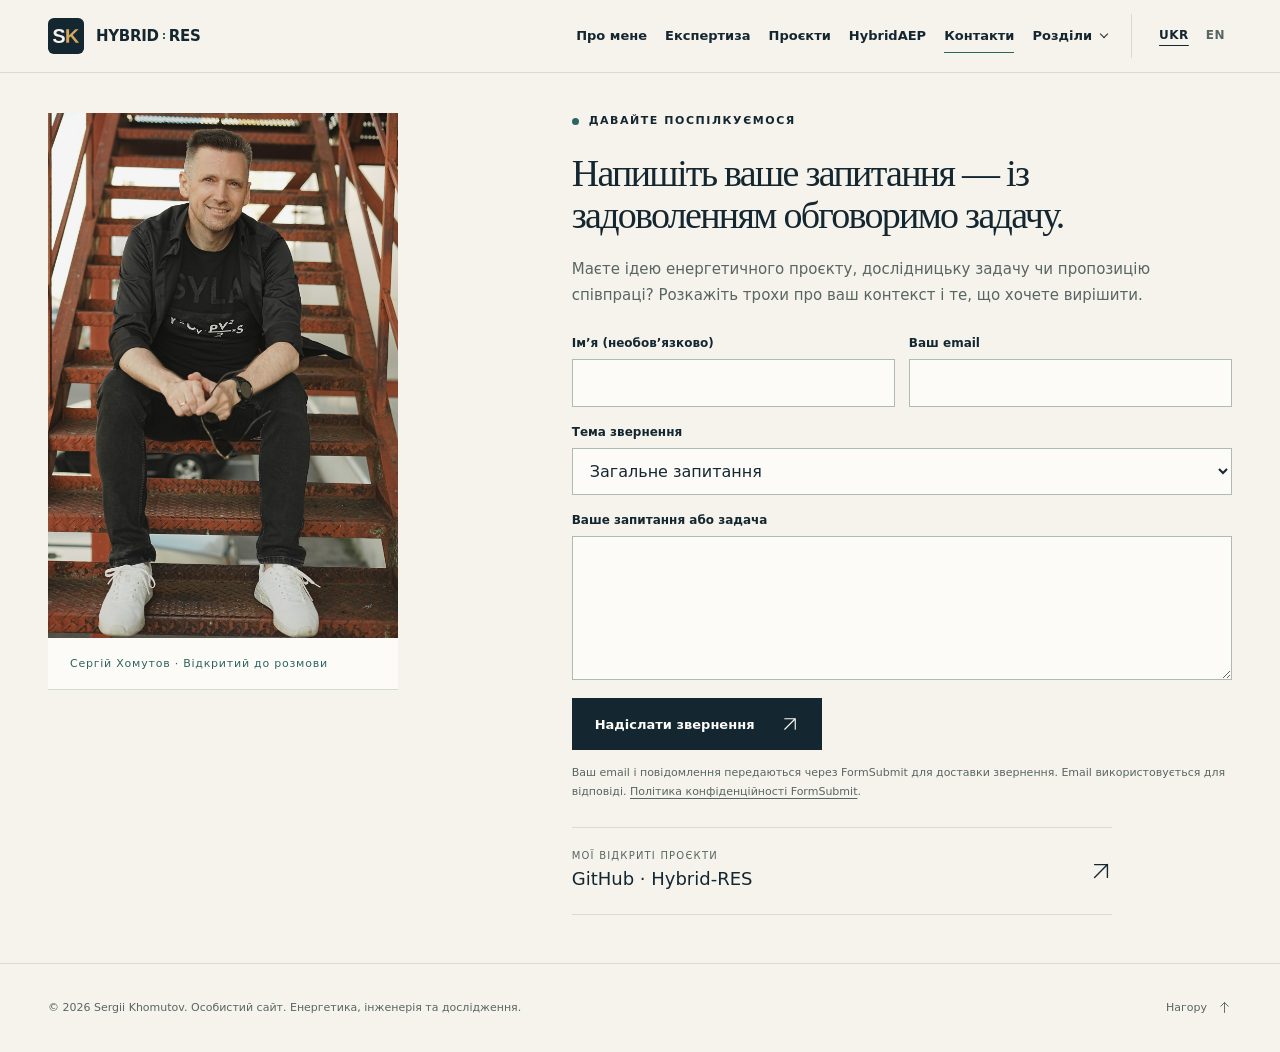
==== commit 183c63ff: "Activate verified FormSubmit contact form without exposing recipient email" ====
--- a/contact.html
+++ b/contact.html
@@ -20,7 +20,7 @@
   <meta name="twitter:card" content="summary">
   <link rel="canonical" href="https://hybrid-res.github.io/contact.html">
   <link rel="icon" type="image/svg+xml" href="assets/images/favicon.svg?v=20261111.8">
-  <link rel="stylesheet" href="assets/css/portfolio.css?v=20261111.8">
+  <link rel="stylesheet" href="assets/css/portfolio.css?v=20261122.1">
   <script src="assets/js/portfolio.js?v=20261111.7" defer></script>
   <script type="application/ld+json">{"@context": "https://schema.org", "@type": "ContactPage", "name": "Контакти — Сергій Хомутов", "description": "Напишіть Сергію Хомутову: обговорення енергетичних проєктів, дослідницьких задач, співпраці та інженерної платформи HybridAEP.", "url": "https://hybrid-res.github.io/contact.html", "about": {"@type": "Person", "name": "Sergii Khomutov", "url": "https://hybrid-res.github.io/"}}</script>
 </head>
@@ -87,9 +87,9 @@
           <div class="eyebrow"><span class="dot" aria-hidden="true"></span><span data-en="Let’s connect">Давайте поспілкуємося</span></div>
           <h1 data-en="Send me your question — I’d be happy to discuss your challenge." id="contact-page-title" class="editorial-title contact-page-title">Напишіть ваше запитання — із задоволенням обговоримо задачу.</h1>
           <p data-en="Have an energy project in mind, a research question or a collaboration proposal? Tell me a little about the context and what you would like to solve." class="editorial-description">Маєте ідею енергетичного проєкту, дослідницьку задачу чи пропозицію співпраці? Розкажіть трохи про ваш контекст і те, що хочете вирішити.</p>
-          <form id="contact-form" class="contact-form" data-contact-form method="post" action="" data-endpoint="">
-            <p data-en="This form is not active yet. Message submission is currently unavailable." class="form-availability" role="status">Форма ще не активована. Надсилання повідомлень поки недоступне.</p>
-            <fieldset class="form-fields" disabled>
+          <form id="contact-form" class="contact-form" data-contact-form method="post" action="https://formsubmit.co/28b56f2c5db01a4e007635d3790a9f6f" data-endpoint="https://formsubmit.co/28b56f2c5db01a4e007635d3790a9f6f">
+            <p data-en="Message submission is temporarily unavailable. Please try again later." class="form-availability" role="status" hidden>Надсилання повідомлень тимчасово недоступне. Спробуйте пізніше.</p>
+            <fieldset class="form-fields">
               <legend class="sr-only"><span data-en="Your enquiry">Ваше звернення</span></legend>
               <div class="form-row">
                 <label class="form-field" for="contact-name"><span data-en="Name (optional)">Ім’я (необов’язково)</span><input id="contact-name" name="name" type="text" autocomplete="name" maxlength="100"></label>
@@ -111,7 +111,7 @@
               <button class="button form-submit" type="submit"><span data-en="Send enquiry" data-form-submit-label>Надіслати звернення</span><svg class="" aria-hidden="true" focusable="false"><use href="#i-arrow"></use></svg></button>
             </fieldset>
             <p class="form-status" role="status" aria-live="polite" tabindex="-1"></p>
-            <p data-en="Your email is used only to reply to your enquiry." id="form-privacy" class="form-privacy">Ваш email потрібен лише для відповіді на звернення.</p>
+            <p id="form-privacy" class="form-privacy"><span data-en="Your email address and message are sent via FormSubmit to deliver your enquiry. Your email is used to respond.">Ваш email і повідомлення передаються через FormSubmit для доставки звернення. Email використовується для відповіді.</span> <a href="https://formsubmit.co/privacy.pdf" target="_blank" rel="noopener noreferrer"><span data-en="FormSubmit privacy policy">Політика конфіденційності FormSubmit</span></a>.</p>
           </form>
           <div class="contact-page-links">
             <a class="contact-link" href="https://github.com/Hybrid-RES" target="_blank" rel="noopener noreferrer">
--- a/assets/css/portfolio.css
+++ b/assets/css/portfolio.css
@@ -281,6 +281,58 @@
 .form-status[data-state="idle"] { padding: 0; border: 0; background: transparent; }
 .form-privacy { margin-top: 14px; font-size: 11px; line-height: 1.65; color: var(--muted); }
 .form-privacy a { text-decoration: underline; text-underline-offset: 3px; }
+
+/* Five-project research portfolio: visual evidence is clearly labelled per project. */
+.showcase-section .section-intro { align-items: start; }
+.showcase-list { border-top: 1px solid var(--line); }
+.showcase-article { display: grid; grid-template-columns: minmax(0, .97fr) minmax(0, 1.03fr); gap: clamp(28px, 4.5vw, 62px); padding-block: 51px; border-bottom: 1px solid var(--line); align-items: start; }
+.showcase-article:nth-child(even) .showcase-figure { order: 2; }
+.showcase-figure { min-width: 0; }
+.showcase-image-link { display: block; position: relative; overflow: hidden; background: #edf1ed; border: 1px solid #cbd6d1; box-shadow: 0 16px 34px rgba(20,39,49,.08); }
+.showcase-image-link img { display: block; width: 100%; aspect-ratio: 16 / 10; height: auto; object-fit: contain; background: #fff; transition: transform .2s ease; }
+.showcase-image-link:hover img { transform: scale(1.025); }
+.showcase-zoom { position: absolute; right: 12px; top: 12px; width: 33px; height: 33px; display: grid; place-items: center; background: rgba(20,39,49,.88); color: #fff; font-size: 20px; line-height: 1; }
+.showcase-figure figcaption { margin-top: 12px; max-width: 580px; font-size: 11px; line-height: 1.6; color: var(--muted); }
+.showcase-copy { min-width: 0; }
+.showcase-topline { display: flex; flex-wrap: wrap; align-items: center; gap: 9px 14px; margin-bottom: 15px; font-size: 10px; line-height: 1.35; letter-spacing: .045em; text-transform: uppercase; }
+.showcase-count { color: var(--teal); font-variant-numeric: tabular-nums; font-weight: 700; }
+.showcase-category { color: var(--muted); }
+.showcase-status { display: inline-block; padding: 5px 9px; background: #e5ebe4; color: #315c52; letter-spacing: .03em; }
+.showcase-status.is-concept { background: #eee5d5; color: #765631; }
+.showcase-title { font-size: clamp(26px, 2.7vw, 35px); line-height: 1.2; font-weight: 550; letter-spacing: -.035em; }
+.showcase-subtitle { color: var(--teal); font-size: 14px; font-weight: 600; line-height: 1.5; margin-top: 8px; }
+.showcase-description { color: var(--ink); font-size: 15px; line-height: 1.7; margin-top: 19px; }
+.showcase-logic { display: grid; gap: 0; margin: 22px 0 0; border-top: 1px solid var(--line); }
+.showcase-logic-item { display: grid; grid-template-columns: minmax(0, 106px) minmax(0, 1fr); gap: 16px; border-bottom: 1px solid var(--line); padding: 11px 0; }
+.showcase-logic dt { font-size: 11px; font-weight: 700; text-transform: uppercase; letter-spacing: .025em; line-height: 1.5; color: var(--teal); }
+.showcase-logic dd { margin: 0; font-size: 13px; line-height: 1.6; color: var(--muted); }
+.showcase-tools dd { color: var(--ink); }
+.showcase-more { margin-top: 20px; }
+.showcase-finance { margin-top: 20px; padding: 19px 20px; background: #ecefe9; }
+.showcase-finance h4 { margin: 0 0 12px; font-size: 11px; text-transform: uppercase; letter-spacing: .055em; color: var(--teal); }
+.showcase-finance ul { display: grid; gap: 12px; }
+.showcase-finance li { display: grid; gap: 3px; }
+.showcase-finance strong { font-size: 13px; line-height: 1.4; font-weight: 600; }
+.showcase-finance small { font-size: 12px; line-height: 1.6; color: var(--muted); }
+.showcase-integrity-note { margin-top: 18px; font-size: 12px; color: var(--muted); line-height: 1.65; }
+@media (max-width: 900px) {
+  .showcase-article { grid-template-columns: minmax(0, 1fr); gap: 24px; padding-block: 36px; }
+  .showcase-article:nth-child(even) .showcase-figure { order: 0; }
+  .showcase-figure { max-width: 720px; }
+  .showcase-copy { max-width: 760px; }
+}
+@media (max-width: 640px) {
+  .showcase-article { padding-block: 30px; gap: 21px; }
+  .showcase-logic-item { grid-template-columns: minmax(0, 88px) minmax(0, 1fr); gap: 12px; }
+  .showcase-description { margin-top: 15px; }
+  .showcase-finance { padding: 16px; }
+}
+@media print {
+  .showcase-article { break-inside: avoid; }
+  .showcase-image-link { box-shadow: none; }
+  .showcase-zoom { display: none; }
+}
+
 @media (max-width: 1100px) {
   .container { width: calc(100% - 64px); }
   .header-inner { gap: 20px; }
